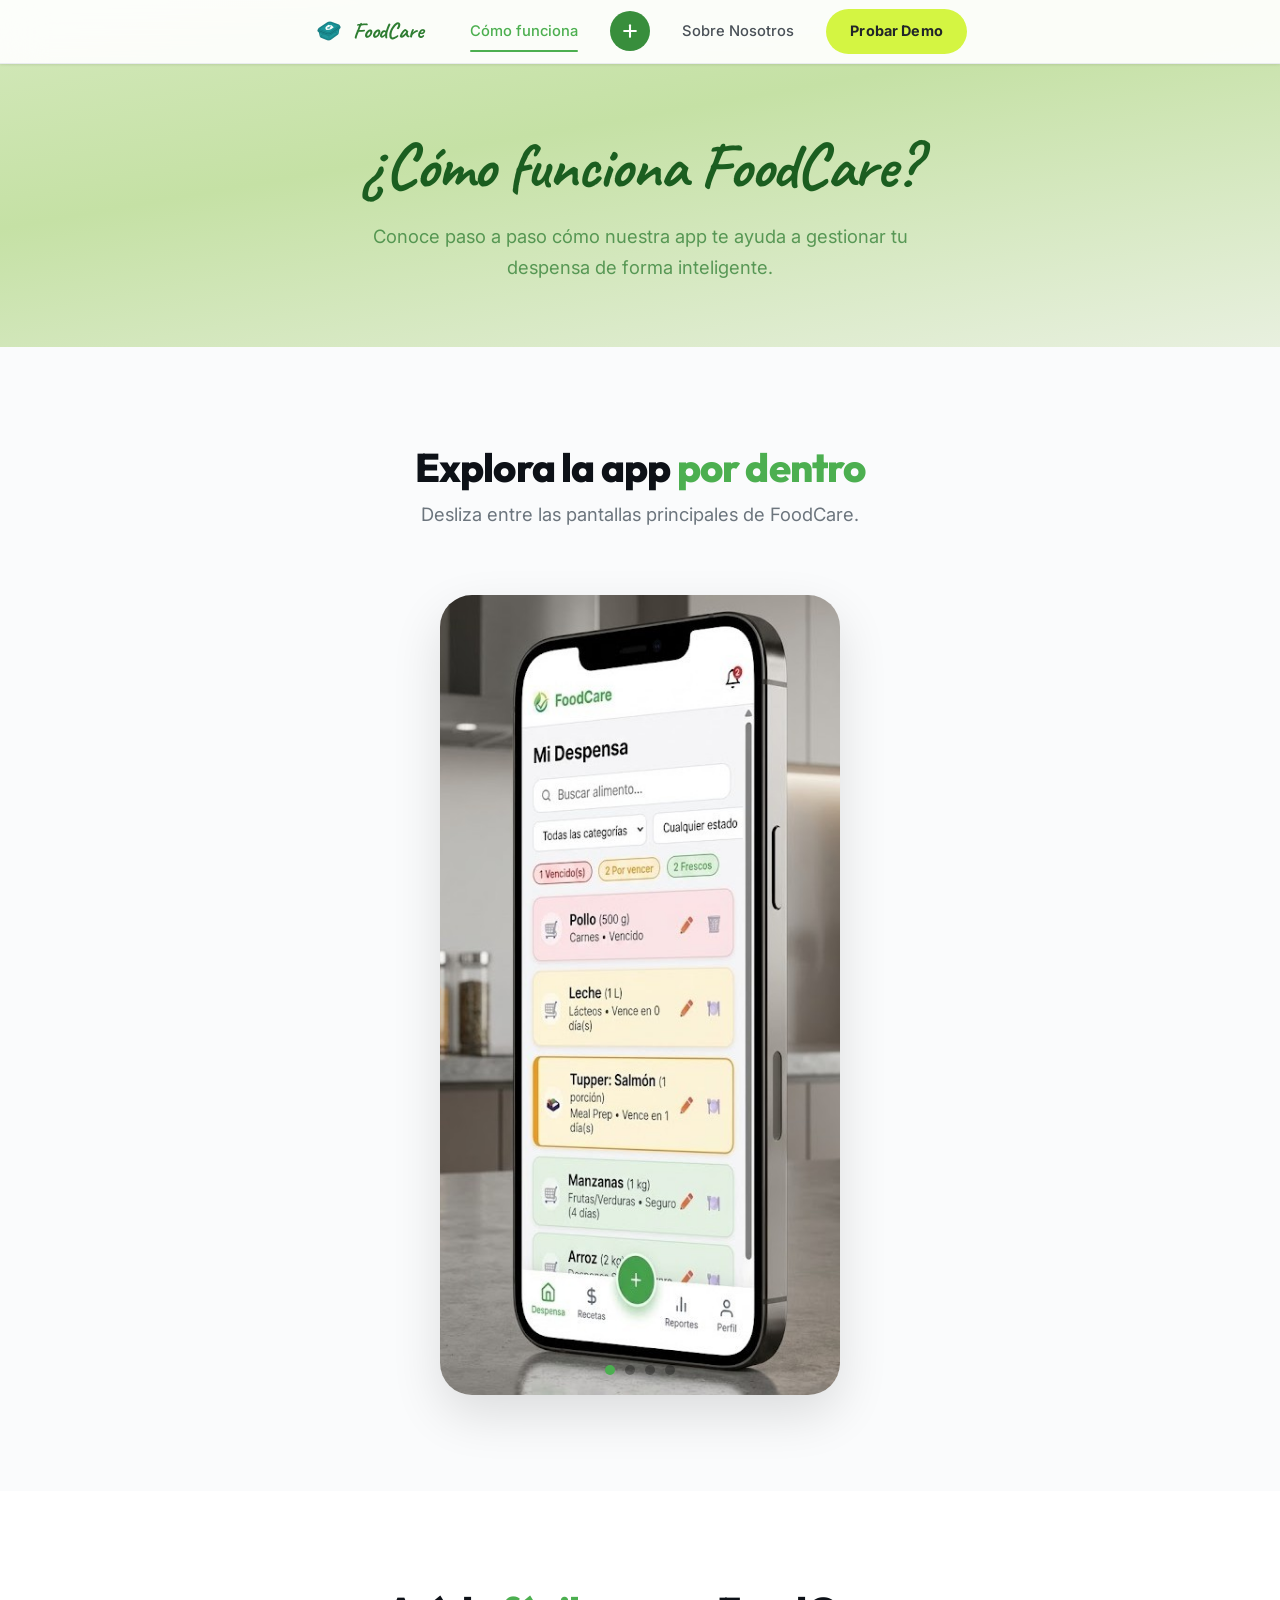
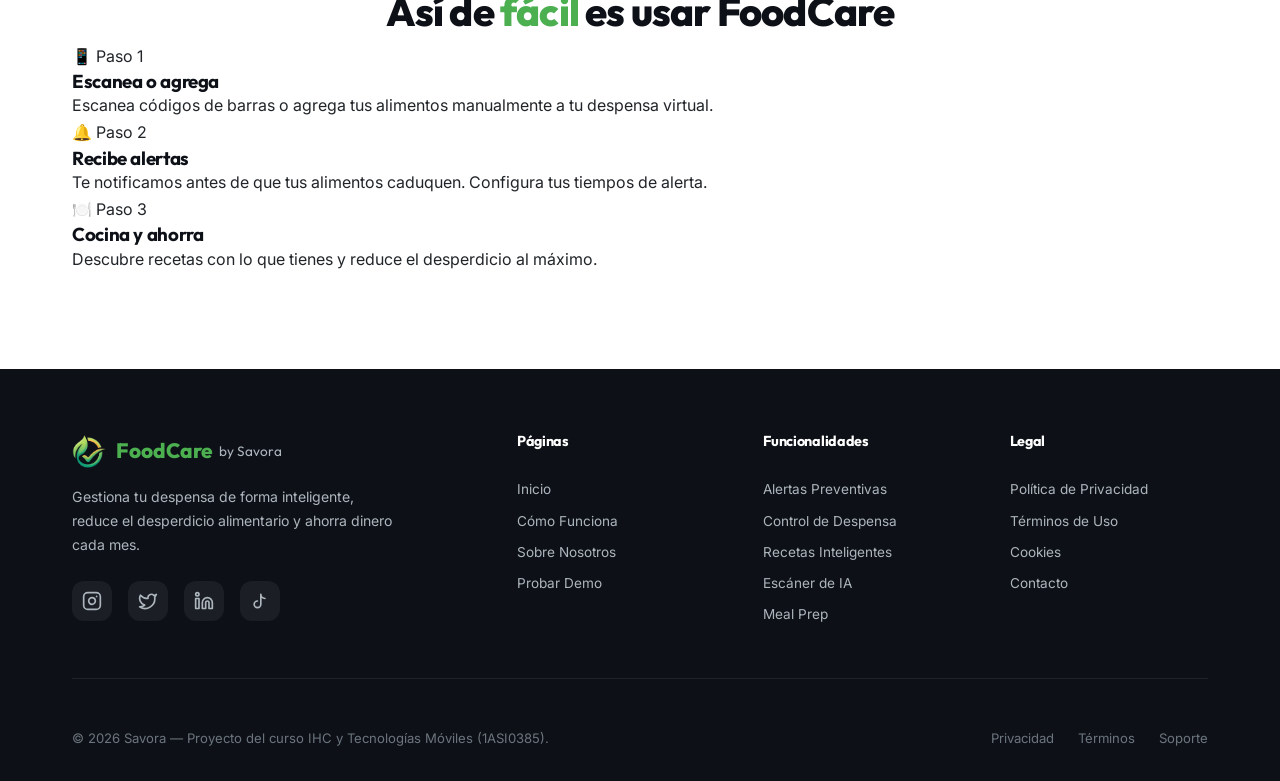
==== como-funciona.html @ e7c8ad51 "feat: rediseño integral de landing page con splash hero y modularización de vistas" ====
<!DOCTYPE html>
<html lang="es">
<head>
  <meta charset="UTF-8">
  <meta name="viewport" content="width=device-width, initial-scale=1.0">
  <title>Cómo Funciona — FoodCare by Savora</title>
  <meta name="description" content="Descubre paso a paso cómo FoodCare te ayuda a gestionar tu despensa, recibir alertas y cocinar recetas inteligentes.">
  <link rel="icon" type="image/x-icon" href="favicon.ico">
  <link rel="icon" type="image/png" href="assets/images/foodcare_logo.png">
  <link rel="stylesheet" href="assets/styles/styles.css">
</head>
<body>

  <!-- ========== HEADER ========== -->
  <header class="site-header" id="site-header">
    <div class="container">
      <nav class="site-nav">
        <a href="index.html" class="site-nav__brand">
          <img src="favicon.ico" alt="FoodCare" class="site-nav__logo-img">
          <span class="site-nav__brand-text">FoodCare</span>
        </a>
        <div class="site-nav__links">
          <a href="como-funciona.html" class="site-nav__link active">Cómo funciona</a>
          <a href="index.html" class="site-nav__plus-icon">
            <svg viewBox="0 0 24 24" fill="none" stroke="currentColor" stroke-width="2.5" stroke-linecap="round">
              <line x1="12" y1="5" x2="12" y2="19"/>
              <line x1="5" y1="12" x2="19" y2="12"/>
            </svg>
          </a>
          <a href="sobre-nosotros.html" class="site-nav__link">Sobre Nosotros</a>
          <a href="demo.html" class="site-nav__link site-nav__link--cta">Probar Demo</a>
        </div>
        <button class="site-nav__mobile-toggle" id="mobile-toggle" aria-label="Menú">
          <span></span><span></span><span></span>
        </button>
      </nav>
    </div>
  </header>

  <!-- ========== PAGE HERO ========== -->
  <section class="page-hero">
    <div class="container">
      <h1 class="page-hero__title">¿Cómo funciona FoodCare?</h1>
      <p class="page-hero__subtitle">Conoce paso a paso cómo nuestra app te ayuda a gestionar tu despensa de forma inteligente.</p>
    </div>
  </section>

  <!-- ========== PHONE MOCKUP CAROUSEL ========== -->
  <section class="carousel-showcase section-padding">
    <div class="container">
      <h2 class="section-title reveal">Explora la app <span class="highlight">por dentro</span></h2>
      <p class="section-subtitle reveal reveal-delay-1">Desliza entre las pantallas principales de FoodCare.</p>
      <div class="carousel-showcase__phone">
        <div class="hero-carousel" id="hero-carousel">
          <div class="carousel-slides">
            <img src="assets/images/savora_pantry_mockup.jpg" class="carousel-slide active" alt="Despensa Inteligente">
            <img src="assets/images/savora_recipes_mockup.jpg" class="carousel-slide" alt="IA Recetas">
            <img src="assets/images/savora_reports_mockup.jpg" class="carousel-slide" alt="Reportes y Ahorro">
            <img src="assets/images/savora_profile_mockup.jpg" class="carousel-slide" alt="Perfil">
          </div>
          <div class="carousel-dots" id="carousel-dots">
            <span class="dot active" data-index="0"></span>
            <span class="dot" data-index="1"></span>
            <span class="dot" data-index="2"></span>
            <span class="dot" data-index="3"></span>
          </div>
        </div>
      </div>
    </div>
  </section>

  <!-- ========== STEPS SECTION ========== -->
  <section class="steps-section section-padding">
    <div class="container">
      <h2 class="section-title reveal">Así de <span class="highlight">fácil</span> es usar FoodCare</h2>
      <div class="steps-section__grid">
        <div class="steps-section__card reveal">
          <span class="steps-section__icon">📱</span>
          <span class="steps-section__number">Paso 1</span>
          <h3 class="steps-section__title">Escanea o agrega</h3>
          <p class="steps-section__description">Escanea códigos de barras o agrega tus alimentos manualmente a tu despensa virtual.</p>
        </div>
        <div class="steps-section__card reveal reveal-delay-1">
          <span class="steps-section__icon">🔔</span>
          <span class="steps-section__number">Paso 2</span>
          <h3 class="steps-section__title">Recibe alertas</h3>
          <p class="steps-section__description">Te notificamos antes de que tus alimentos caduquen. Configura tus tiempos de alerta.</p>
        </div>
        <div class="steps-section__card reveal reveal-delay-2">
          <span class="steps-section__icon">🍽️</span>
          <span class="steps-section__number">Paso 3</span>
          <h3 class="steps-section__title">Cocina y ahorra</h3>
          <p class="steps-section__description">Descubre recetas con lo que tienes y reduce el desperdicio al máximo.</p>
        </div>
      </div>
    </div>
  </section>

  <!-- ========== FOOTER ========== -->
  <footer class="footer" id="footer">
    <div class="container">
      <div class="footer-grid">
        <div class="footer-brand">
          <a href="index.html" class="logo">
            <div class="logo-icon"><img src="assets/images/foodcare_logo.png" alt="FoodCare Logo"></div>
            FoodCare <span>by Savora</span>
          </a>
          <p>Gestiona tu despensa de forma inteligente, reduce el desperdicio alimentario y ahorra dinero cada mes.</p>
          <div class="footer-social">
            <a href="https://www.instagram.com/allx_torress" target="_blank" rel="noopener noreferrer" class="social-link" aria-label="Instagram"><svg xmlns="http://www.w3.org/2000/svg" width="20" height="20" viewBox="0 0 24 24" fill="none" stroke="currentColor" stroke-width="2" stroke-linecap="round" stroke-linejoin="round"><rect x="2" y="2" width="20" height="20" rx="5" ry="5"></rect><path d="M16 11.37A4 4 0 1 1 12.63 8 4 4 0 0 1 16 11.37z"></path><line x1="17.5" y1="6.5" x2="17.51" y2="6.5"></line></svg></a>
            <a href="https://github.com/YhoCZ/FoodCare" target="_blank" rel="noopener noreferrer" class="social-link" aria-label="GitHub"><svg xmlns="http://www.w3.org/2000/svg" width="20" height="20" viewBox="0 0 24 24" fill="none" stroke="currentColor" stroke-width="2" stroke-linecap="round" stroke-linejoin="round"><path d="M22 4s-.7 2.1-2 3.4c1.6 10-9.4 17.3-18 11.6 2.2.1 4.4-.6 6-2C3 15.5.5 9.6 3 5c2.2 2.6 5.6 4.1 9 4-.9-4.2 4-6.6 7-3.8 1.1 0 3-1.2 3-1.2z"></path></svg></a>
            <a href="https://www.linkedin.com/in/yhoshuacz" target="_blank" rel="noopener noreferrer" class="social-link" aria-label="LinkedIn"><svg xmlns="http://www.w3.org/2000/svg" width="20" height="20" viewBox="0 0 24 24" fill="none" stroke="currentColor" stroke-width="2" stroke-linecap="round" stroke-linejoin="round"><path d="M16 8a6 6 0 0 1 6 6v7h-4v-7a2 2 0 0 0-2-2 2 2 0 0 0-2 2v7h-4v-7a6 6 0 0 1 6-6z"></path><rect x="2" y="9" width="4" height="12"></rect><circle cx="4" cy="4" r="2"></circle></svg></a>
            <a href="https://www.tiktok.com/@alx_torres13" target="_blank" rel="noopener noreferrer" class="social-link" aria-label="TikTok"><svg xmlns="http://www.w3.org/2000/svg" width="20" height="20" viewBox="0 0 24 24" fill="none" stroke="currentColor" stroke-width="2" stroke-linecap="round" stroke-linejoin="round"><path d="M9 12a4 4 0 1 0 4 4V4a5 5 0 0 0 5 5"></path></svg></a>
          </div>
        </div>
        <div class="footer-column">
          <h4>Páginas</h4>
          <a href="index.html">Inicio</a>
          <a href="como-funciona.html">Cómo Funciona</a>
          <a href="sobre-nosotros.html">Sobre Nosotros</a>
          <a href="demo.html">Probar Demo</a>
        </div>
        <div class="footer-column">
          <h4>Funcionalidades</h4>
          <a href="index.html#beneficios">Alertas Preventivas</a>
          <a href="index.html#beneficios">Control de Despensa</a>
          <a href="index.html#beneficios">Recetas Inteligentes</a>
          <a href="index.html#beneficios">Escáner de IA</a>
          <a href="index.html#beneficios">Meal Prep</a>
        </div>
        <div class="footer-column">
          <h4>Legal</h4>
          <a href="#">Política de Privacidad</a>
          <a href="#">Términos de Uso</a>
          <a href="#">Cookies</a>
          <a href="#">Contacto</a>
        </div>
      </div>
      <div class="footer-bottom">
        <p>© 2026 Savora — Proyecto del curso IHC y Tecnologías Móviles (1ASI0385).</p>
        <div class="footer-legal">
          <a href="#">Privacidad</a>
          <a href="#">Términos</a>
          <a href="#">Soporte</a>
        </div>
      </div>
    </div>
  </footer>

  <script src="assets/scripts/script.js"></script>
</body>
</html>
---- assets/styles/styles.css ----
/* ============================================
   FOODCARE by SAVORA — Landing Page Styles
   Redesigned: Splash Hero, Animated Nav, Multi-page
   ============================================ */

/* ---------- Google Fonts ---------- */
@import url('https://fonts.googleapis.com/css2?family=Inter:wght@300;400;500;600;700;800;900&family=Outfit:wght@400;500;600;700;800&family=Caveat:wght@400;500;600;700&display=swap');

/* ---------- CSS Custom Properties ---------- */
:root {
  /* Primary Greens — Action Green per IHC spec */
  --green-50:  #e8f5e9;
  --green-100: #c8e6c9;
  --green-200: #a5d6a7;
  --green-300: #81c784;
  --green-400: #66bb6a;
  --green-500: #4CAF50;
  --green-600: #43A047;
  --green-700: #388E3C;
  --green-800: #2E7D32;
  --green-900: #1B5E20;

  /* Amber / Orange Alerts */
  --amber-50:  #fff8e1;
  --amber-100: #ffecb3;
  --amber-200: #ffe082;
  --amber-300: #ffd54f;
  --amber-400: #ffca28;
  --amber-500: #F5A623;
  --amber-600: #e8961b;
  --amber-700: #d4800f;
  --amber-800: #b86e0a;

  /* Red / Danger */
  --red-400: #ef5350;
  --red-500: #e53935;

  /* Segment Colors */
  --segment-blue:    #2196F3;
  --segment-blue-bg: #e3f2fd;
  --segment-blue-border: #90caf9;
  --segment-green:    #4CAF50;
  --segment-green-bg: #e8f5e9;
  --segment-green-border: #a5d6a7;
  --segment-purple:    #9C27B0;
  --segment-purple-bg: #f3e5f5;
  --segment-purple-border: #ce93d8;

  /* Neutrals */
  --white:     #ffffff;
  --gray-50:   #fafbfc;
  --gray-100:  #f4f6f8;
  --gray-200:  #e9ecef;
  --gray-300:  #dee2e6;
  --gray-400:  #adb5bd;
  --gray-500:  #6c757d;
  --gray-600:  #495057;
  --gray-700:  #343a40;
  --gray-800:  #212529;
  --gray-900:  #0d1117;

  /* Semantic */
  --bg-primary:    var(--white);
  --bg-secondary:  var(--gray-50);
  --bg-accent:     var(--green-50);
  --text-primary:  var(--gray-800);
  --text-secondary: var(--gray-500);
  --text-heading:  var(--gray-900);
  --brand-primary: var(--green-500);
  --brand-dark:    var(--green-700);
  --brand-light:   var(--green-100);

  /* Typography */
  --font-heading: 'Outfit', sans-serif;
  --font-body:    'Inter', sans-serif;
  --font-handwritten: 'Caveat', cursive;

  /* Spacing */
  --space-xs:  0.25rem;
  --space-sm:  0.5rem;
  --space-md:  1rem;
  --space-lg:  1.5rem;
  --space-xl:  2rem;
  --space-2xl: 3rem;
  --space-3xl: 4rem;
  --space-4xl: 6rem;

  /* Border Radius */
  --radius-sm:  8px;
  --radius-md:  12px;
  --radius-lg:  16px;
  --radius-xl:  24px;
  --radius-2xl: 32px;
  --radius-full: 9999px;

  /* Shadows */
  --shadow-sm:  0 1px 3px rgba(0,0,0,0.06), 0 1px 2px rgba(0,0,0,0.04);
  --shadow-md:  0 4px 12px rgba(0,0,0,0.08);
  --shadow-lg:  0 10px 30px rgba(0,0,0,0.10);
  --shadow-xl:  0 20px 50px rgba(0,0,0,0.12);
  --shadow-green: 0 8px 30px rgba(76,175,80,0.25);
  --shadow-amber: 0 8px 30px rgba(245,166,35,0.25);

  /* Transitions */
  --transition-fast: 0.2s cubic-bezier(0.4, 0, 0.2, 1);
  --transition-base: 0.3s cubic-bezier(0.4, 0, 0.2, 1);
  --transition-slow: 0.5s cubic-bezier(0.4, 0, 0.2, 1);

  /* Layout — 12-column grid */
  --max-width: 1200px;
  --header-height: 64px;
  --grid-columns: 12;
  --grid-gap: 24px;
}

/* ---------- Reset & Base ---------- */
*,
*::before,
*::after {
  margin: 0;
  padding: 0;
  box-sizing: border-box;
}

html {
  scroll-behavior: smooth;
  font-size: 16px;
  -webkit-font-smoothing: antialiased;
  -moz-osx-font-smoothing: grayscale;
}

body {
  font-family: var(--font-body);
  color: var(--text-primary);
  background: var(--bg-primary);
  line-height: 1.7;
  overflow-x: hidden;
}

img {
  max-width: 100%;
  display: block;
}

a {
  text-decoration: none;
  color: inherit;
  transition: color var(--transition-fast);
}

ul {
  list-style: none;
}

h1, h2, h3, h4, h5, h6 {
  font-family: var(--font-heading);
  color: var(--text-heading);
  line-height: 1.2;
  letter-spacing: -0.02em;
}

/* ---------- 12-Column Grid System ---------- */
.container {
  max-width: var(--max-width);
  margin: 0 auto;
  padding: 0 var(--space-xl);
}

.grid-12 {
  display: grid;
  grid-template-columns: repeat(12, 1fr);
  gap: var(--grid-gap);
}

.col-span-6 { grid-column: span 6; }
.col-span-4 { grid-column: span 4; }
.col-span-3 { grid-column: span 3; }
.col-span-12 { grid-column: span 12; }

.section-padding {
  padding: var(--space-4xl) 0;
}

.section-title {
  font-size: clamp(1.8rem, 4vw, 2.5rem);
  font-weight: 800;
  text-align: center;
  margin-bottom: var(--space-sm);
}

.section-subtitle {
  font-size: clamp(1rem, 2vw, 1.15rem);
  color: var(--text-secondary);
  text-align: center;
  max-width: 600px;
  margin: 0 auto var(--space-3xl);
  font-weight: 400;
}

.highlight {
  color: var(--brand-primary);
}

/* ---------- Buttons — #4CAF50 Primary ---------- */
.btn {
  display: inline-flex;
  align-items: center;
  gap: var(--space-sm);
  padding: 14px 28px;
  font-family: var(--font-body);
  font-size: 0.95rem;
  font-weight: 600;
  border: none;
  border-radius: var(--radius-full);
  cursor: pointer;
  transition: all var(--transition-base);
  text-decoration: none;
  position: relative;
  overflow: hidden;
}

.btn::after {
  content: '';
  position: absolute;
  top: 50%;
  left: 50%;
  width: 0;
  height: 0;
  background: rgba(255,255,255,0.15);
  border-radius: 50%;
  transform: translate(-50%,-50%);
  transition: width 0.6s, height 0.6s;
}

.btn:hover::after {
  width: 300px;
  height: 300px;
}

.btn-primary {
  background: #4CAF50;
  color: var(--white);
  box-shadow: var(--shadow-green);
}

.btn-primary:hover {
  background: #43A047;
  transform: translateY(-2px);
  box-shadow: 0 12px 35px rgba(76,175,80,0.35);
}

.btn-secondary {
  background: var(--white);
  color: #4CAF50;
  border: 2px solid var(--green-200);
}

.btn-secondary:hover {
  background: var(--green-50);
  border-color: #4CAF50;
  transform: translateY(-2px);
}

.btn-dark {
  background: var(--gray-800);
  color: var(--white);
}

.btn-dark:hover {
  background: var(--gray-900);
  transform: translateY(-2px);
  box-shadow: var(--shadow-lg);
}

.btn-icon {
  width: 20px;
  height: 20px;
}

/* ============================================
   SITE NAVIGATION — Shared across all pages
   ============================================ */
.site-header {
  position: fixed;
  top: 0;
  left: 0;
  right: 0;
  height: var(--header-height);
  z-index: 1000;
  background: rgba(255,255,255,0.92);
  backdrop-filter: blur(20px);
  -webkit-backdrop-filter: blur(20px);
  border-bottom: 1px solid var(--gray-200);
  box-shadow: var(--shadow-sm);
  transition: transform 0.4s ease, opacity 0.4s ease;
}

/* On index.html, the header is hidden until scroll */
body.is-index .site-header {
  transform: translateY(-100%);
  opacity: 0;
}

body.is-index .site-header.visible {
  transform: translateY(0);
  opacity: 1;
}

.site-header .container {
  height: 100%;
}

.site-nav {
  display: flex;
  align-items: center;
  justify-content: center;
  gap: var(--space-2xl);
  height: 100%;
  position: relative;
}

.site-nav__brand {
  display: flex;
  align-items: center;
  gap: var(--space-sm);
  text-decoration: none;
  flex-shrink: 0;
}

.site-nav__logo-img {
  width: 32px;
  height: 32px;
  border-radius: var(--radius-sm);
  object-fit: contain;
}

.site-nav__brand-text {
  font-family: var(--font-handwritten);
  font-size: 1.4rem;
  font-weight: 700;
  color: var(--green-800);
  letter-spacing: -0.01em;
}

.site-nav__links {
  display: flex;
  align-items: center;
  gap: var(--space-xl);
}

.site-nav__link {
  font-size: 0.92rem;
  font-weight: 500;
  color: var(--gray-600);
  padding: 6px 0;
  position: relative;
  transition: color var(--transition-fast);
}

.site-nav__link::after {
  content: '';
  position: absolute;
  bottom: -2px;
  left: 0;
  width: 0;
  height: 2px;
  background: var(--brand-primary);
  border-radius: 2px;
  transition: width var(--transition-base);
}

.site-nav__link:hover,
.site-nav__link.active {
  color: var(--brand-primary);
}

.site-nav__link:hover::after,
.site-nav__link.active::after {
  width: 100%;
}

.site-nav__link--cta {
  background: #d4f542;
  color: var(--gray-800) !important;
  padding: 10px 24px;
  border-radius: var(--radius-full);
  font-weight: 700;
  font-size: 0.9rem;
  letter-spacing: 0.01em;
  transition: all var(--transition-base);
}

.site-nav__link--cta::after {
  display: none;
}

.site-nav__link--cta:hover {
  background: #c8e838;
  transform: translateY(-1px);
  box-shadow: 0 4px 12px rgba(212,245,66,0.4);
}

.site-nav__plus-icon {
  width: 40px;
  height: 40px;
  border-radius: 50%;
  background: var(--green-700);
  display: flex;
  align-items: center;
  justify-content: center;
  flex-shrink: 0;
  transition: all var(--transition-base);
}

.site-nav__plus-icon svg {
  width: 20px;
  height: 20px;
  stroke: var(--white);
}

.site-nav__plus-icon:hover {
  background: var(--green-800);
  transform: scale(1.05);
}

.site-nav__mobile-toggle {
  display: none;
  flex-direction: column;
  gap: 5px;
  cursor: pointer;
  padding: 5px;
  background: none;
  border: none;
}

.site-nav__mobile-toggle span {
  width: 24px;
  height: 2px;
  background: var(--gray-700);
  border-radius: 2px;
  transition: all var(--transition-base);
}

/* ============================================
   SPLASH HERO — Full-screen landing (index only)
   ============================================ */
.splash-hero {
  position: relative;
  min-height: 100vh;
  background: #c5e1a5;
  background: linear-gradient(170deg, #d4e9bc 0%, #c5e1a5 40%, #b5d99c 100%);
  display: flex;
  flex-direction: column;
  overflow: hidden;
}

.splash-hero__content {
  flex: 1;
  display: flex;
  align-items: center;
  justify-content: space-between;
  max-width: var(--max-width);
  margin: 0 auto;
  padding: var(--space-3xl) var(--space-xl) 0;
  width: 100%;
  position: relative;
  z-index: 2;
}

.splash-hero__text {
  max-width: 520px;
  animation: fadeInUp 0.8s ease-out 0.2s both;
}

.splash-hero__title {
  display: flex;
  align-items: center;
  gap: var(--space-lg);
  margin-bottom: var(--space-xl);
}

.splash-hero__title-text {
  font-family: var(--font-handwritten);
  font-size: clamp(3.5rem, 8vw, 5.5rem);
  font-weight: 700;
  color: var(--green-900);
  line-height: 1;
}

.splash-hero__title-icon {
  width: clamp(60px, 10vw, 90px);
  height: clamp(60px, 10vw, 90px);
  object-fit: contain;
}

.splash-hero__subtitle {
  font-size: clamp(1.1rem, 2.5vw, 1.4rem);
  color: var(--green-900);
  opacity: 0.8;
  line-height: 1.6;
  margin-bottom: var(--space-2xl);
  max-width: 420px;
}

.splash-hero__buttons {
  display: flex;
  gap: var(--space-md);
  flex-wrap: wrap;
}

/* Store badges (App Store / Google Play) */
.store-badge {
  display: inline-flex;
  align-items: center;
  gap: 10px;
  background: var(--gray-900);
  color: var(--white);
  padding: 10px 20px;
  border-radius: var(--radius-md);
  text-decoration: none;
  transition: all var(--transition-base);
  min-width: 155px;
}

.store-badge:hover {
  background: #000;
  transform: translateY(-2px);
  box-shadow: var(--shadow-lg);
}

.store-badge__icon {
  width: 24px;
  height: 24px;
  flex-shrink: 0;
}

.store-badge__label {
  display: block;
  font-size: 0.6rem;
  text-transform: uppercase;
  letter-spacing: 0.05em;
  opacity: 0.8;
  line-height: 1;
}

.store-badge__store {
  display: block;
  font-size: 1.05rem;
  font-weight: 700;
  line-height: 1.2;
}

/* Phone mockup in hero */
.splash-hero__phone {
  position: relative;
  flex-shrink: 0;
  align-self: flex-end;
  animation: fadeInRight 0.8s ease-out 0.4s both;
}

.splash-hero__phone-img {
  width: clamp(280px, 35vw, 420px);
  height: auto;
  object-fit: contain;
  display: block;
}

/* Nav container at bottom of hero */
.splash-hero__nav-container {
  position: relative;
  z-index: 10;
  padding: var(--space-lg) var(--space-xl);
  display: flex;
  justify-content: center;
  background: linear-gradient(to top, rgba(220,230,210,0.9) 0%, transparent 100%);
}

.splash-hero__nav-container .site-nav {
  background: rgba(255,255,255,0.92);
  backdrop-filter: blur(16px);
  -webkit-backdrop-filter: blur(16px);
  border-radius: var(--radius-full);
  padding: 10px 32px;
  box-shadow: 0 4px 24px rgba(0,0,0,0.08);
  gap: var(--space-xl);
  max-width: 700px;
  width: 100%;
}

/* Hide splash nav when header takes over */
.splash-hero__nav-container.hidden {
  opacity: 0;
  pointer-events: none;
}

/* ============================================
   PAGE HERO — For subpages (Como Funciona, Sobre Nosotros)
   ============================================ */
.page-hero {
  padding: calc(var(--header-height) + var(--space-3xl)) 0 var(--space-3xl);
  background: linear-gradient(170deg, #d4e9bc 0%, #c5e1a5 40%, #e8f0df 100%);
  text-align: center;
}

.page-hero__title {
  font-family: var(--font-handwritten);
  font-size: clamp(2.5rem, 6vw, 4rem);
  font-weight: 700;
  color: var(--green-900);
  margin-bottom: var(--space-md);
}

.page-hero__subtitle {
  font-size: clamp(1rem, 2vw, 1.15rem);
  color: var(--green-800);
  opacity: 0.75;
  max-width: 550px;
  margin: 0 auto;
  line-height: 1.7;
}

/* ============================================
   ¿QUÉ HACEMOS? — Paper note card section
   ============================================ */
.que-hacemos {
  position: relative;
}

.que-hacemos__bg-cream {
  background: #e8e0d4;
  padding: var(--space-4xl) 0 calc(var(--space-4xl) + 60px);
  display: flex;
  align-items: center;
  justify-content: center;
  position: relative;
  z-index: 2;
}

.que-hacemos__card {
  max-width: 560px;
  margin: 0 auto;
  background: #e8d5c4;
  padding: var(--space-3xl) var(--space-2xl);
  position: relative;
  text-align: center;
  /* Torn paper effect via clip-path */
  clip-path: polygon(
    0% 2%, 3% 0%, 8% 3%, 12% 1%, 18% 2%, 22% 0%, 28% 3%, 35% 1%, 40% 2%, 45% 0%, 52% 3%, 58% 1%, 63% 2%, 68% 0%, 73% 3%, 78% 1%, 83% 2%, 88% 0%, 93% 3%, 97% 1%, 100% 2%,
    100% 97%, 97% 100%, 93% 97%, 88% 100%, 83% 97%, 78% 100%, 73% 97%, 68% 100%, 63% 97%, 58% 100%, 52% 97%, 45% 100%, 40% 97%, 35% 100%, 28% 97%, 22% 100%, 18% 97%, 12% 100%, 8% 97%, 3% 100%, 0% 97%
  );
  box-shadow: 0 8px 32px rgba(0,0,0,0.12);
}

.que-hacemos__tape {
  position: absolute;
  top: -14px;
  left: 50%;
  transform: translateX(-50%) rotate(-2deg);
  width: 120px;
  height: 36px;
  background: #c4a882;
  opacity: 0.85;
  border-radius: 2px;
  z-index: 5;
}

.que-hacemos__title {
  font-family: var(--font-handwritten);
  font-size: clamp(2.5rem, 6vw, 4rem);
  font-weight: 700;
  color: var(--green-900);
  margin-bottom: var(--space-lg);
  line-height: 1.1;
}

.que-hacemos__text {
  font-size: clamp(0.95rem, 2vw, 1.1rem);
  color: var(--gray-700);
  line-height: 1.7;
  max-width: 440px;
  margin: 0 auto;
}

.que-hacemos__bg-teal {
  background: #2a6367;
  background-image: url('../../assets/images/teal-texture-bg.png');
  background-size: cover;
  background-position: center;
  height: 200px;
  margin-top: -60px;
  position: relative;
  z-index: 1;
}

/* ============================================
   APPS MARQUEE — Infinite Scrolling
   ============================================ */
.apps-marquee {
  background: var(--bg-secondary);
  padding: var(--space-2xl) 0;
  border-top: 1px solid var(--gray-200);
  border-bottom: 1px solid var(--gray-200);
  text-align: center;
}

.apps-marquee .marquee-title {
  font-size: clamp(1.4rem, 3vw, 2rem);
  font-weight: 700;
  color: var(--text-heading);
  margin-bottom: var(--space-xl);
}

.marquee-wrapper {
  overflow: hidden;
  width: 100%;
  position: relative;
  mask-image: linear-gradient(to right, transparent, black 10%, black 90%, transparent);
  -webkit-mask-image: linear-gradient(to right, transparent, black 10%, black 90%, transparent);
  user-select: none;
}

.marquee-container {
  display: inline-flex;
  width: max-content;
  animation: marquee-scroll 25s linear infinite;
}

.marquee-track {
  display: flex;
  align-items: center;
}

.marquee-track img {
  height: 40px;
  width: auto;
  object-fit: contain;
  flex-shrink: 0;
  display: block;
  margin-right: 4rem;
  opacity: 0.6;
  filter: grayscale(100%);
  transition: opacity var(--transition-fast), filter var(--transition-fast);
  pointer-events: none;
}

.marquee-track img:hover {
  opacity: 1;
  filter: grayscale(0%);
}

@keyframes marquee-scroll {
  0% { transform: translate3d(0, 0, 0); }
  100% { transform: translate3d(-50%, 0, 0); }
}

/* ============================================
   CAROUSEL SHOWCASE — For Como Funciona page
   ============================================ */
.carousel-showcase {
  background: var(--bg-secondary);
}

.carousel-showcase__phone {
  max-width: 400px;
  margin: 0 auto;
}

.hero-carousel {
  width: 100%;
  aspect-ratio: 1/2;
  position: relative;
  border-radius: var(--radius-2xl);
  box-shadow: var(--shadow-xl);
  background: #fff;
  overflow: hidden;
}

.carousel-slides {
  width: 100%;
  height: 100%;
  position: relative;
}

.carousel-slide {
  position: absolute;
  top: 0;
  left: 0;
  width: 100%;
  height: 100%;
  object-fit: cover;
  opacity: 0;
  transition: opacity 0.8s ease-in-out;
}

.carousel-slide.active {
  opacity: 1;
  z-index: 2;
}

.carousel-dots {
  position: absolute;
  bottom: 20px;
  left: 50%;
  transform: translateX(-50%);
  display: flex;
  gap: 10px;
  z-index: 10;
}

.dot {
  width: 10px;
  height: 10px;
  border-radius: 50%;
  background: rgba(0,0,0,0.3);
  cursor: pointer;
  transition: background 0.3s;
}

.dot.active {
  background: var(--brand-primary);
}

/* ============================================
   STEPS SECTION — For Como Funciona page
   ============================================ */
.steps-section {
  padding: var(--space-4xl) 0;
  background: var(--white);
}

.steps-grid {
  display: grid;
  grid-template-columns: repeat(3, 1fr);
  gap: var(--grid-gap);
}

.step-card {
  text-align: center;
  padding: var(--space-2xl);
  border-radius: var(--radius-xl);
  background: var(--bg-secondary);
  border: 1px solid var(--gray-200);
  transition: all var(--transition-base);
  position: relative;
}

.step-card:hover {
  transform: translateY(-6px);
  box-shadow: var(--shadow-lg);
  border-color: var(--green-200);
}

.step-card__number {
  position: absolute;
  top: var(--space-lg);
  right: var(--space-lg);
  width: 32px;
  height: 32px;
  border-radius: 50%;
  background: var(--brand-primary);
  color: var(--white);
  font-family: var(--font-heading);
  font-size: 0.85rem;
  font-weight: 800;
  display: flex;
  align-items: center;
  justify-content: center;
}

.step-card__icon {
  font-size: 2.5rem;
  margin-bottom: var(--space-lg);
}

.step-card h3 {
  font-size: 1.15rem;
  font-weight: 700;
  margin-bottom: var(--space-sm);
}

.step-card p {
  color: var(--text-secondary);
  font-size: 0.92rem;
  line-height: 1.7;
}

/* ============================================
   PRODUCT VIDEO — Placeholder (No Broken iframes)
   ============================================ */
.video-section {
  background: var(--gray-900);
  color: var(--white);
  padding: var(--space-4xl) 0;
  position: relative;
  overflow: hidden;
}

.video-section::before {
  content: '';
  position: absolute;
  top: 0;
  left: 0;
  right: 0;
  bottom: 0;
  background: radial-gradient(ellipse at top center, rgba(76,175,80,0.15) 0%, transparent 60%);
  pointer-events: none;
}

.video-section .section-title {
  color: var(--white);
}

.video-section .section-subtitle {
  color: var(--gray-400);
}

.video-wrapper {
  max-width: 900px;
  margin: 0 auto;
  position: relative;
  border-radius: var(--radius-xl);
  overflow: hidden;
  box-shadow: 0 30px 80px rgba(0,0,0,0.4);
  aspect-ratio: 16 / 9;
  background: var(--gray-800);
}

.video-wrapper iframe {
  width: 100%;
  height: 100%;
  border: none;
}

/* Elegant Video Placeholder */
.video-placeholder {
  width: 100%;
  height: 100%;
  display: flex;
  flex-direction: column;
  align-items: center;
  justify-content: center;
  background: linear-gradient(135deg, #1a2332 0%, #2d3748 50%, #1a2332 100%);
  color: var(--gray-300);
  gap: var(--space-lg);
  position: relative;
  cursor: pointer;
  transition: all var(--transition-base);
}

.video-placeholder::before {
  content: '';
  position: absolute;
  top: 0;
  left: 0;
  right: 0;
  bottom: 0;
  background: radial-gradient(circle at center, rgba(76,175,80,0.08) 0%, transparent 60%);
  pointer-events: none;
}

.video-placeholder:hover {
  background: linear-gradient(135deg, #1e2a3a 0%, #344155 50%, #1e2a3a 100%);
}

.play-btn-wrapper {
  position: relative;
  display: flex;
  align-items: center;
  justify-content: center;
}

.play-btn-ring {
  position: absolute;
  width: 100px;
  height: 100px;
  border-radius: 50%;
  border: 2px solid rgba(76,175,80,0.3);
  animation: ring-pulse 2s ease-in-out infinite;
}

@keyframes ring-pulse {
  0%, 100% { transform: scale(1); opacity: 0.5; }
  50% { transform: scale(1.2); opacity: 0; }
}

.play-btn-large {
  width: 80px;
  height: 80px;
  border-radius: 50%;
  background: #4CAF50;
  display: flex;
  align-items: center;
  justify-content: center;
  cursor: pointer;
  transition: all var(--transition-base);
  box-shadow: var(--shadow-green);
  position: relative;
  z-index: 1;
}

.play-btn-large:hover {
  transform: scale(1.1);
  box-shadow: 0 10px 40px rgba(76,175,80,0.4);
}

.play-btn-large svg {
  width: 32px;
  height: 32px;
  fill: var(--white);
  margin-left: 4px;
}

.video-placeholder-label {
  font-family: var(--font-heading);
  font-weight: 600;
  font-size: 1.1rem;
  color: var(--gray-300);
  letter-spacing: 0.02em;
}

.video-placeholder-sublabel {
  font-size: 0.85rem;
  color: var(--gray-500);
}

/* ============================================
   FEATURES SECTION — 3-Column Grid (F-Pattern)
   ============================================ */
.features {
  background: var(--bg-secondary);
  padding: var(--space-4xl) 0;
  position: relative;
}

.features-grid {
  display: grid;
  grid-template-columns: repeat(3, 1fr);
  gap: var(--grid-gap);
}

.feature-card {
  background: var(--white);
  border-radius: var(--radius-xl);
  padding: var(--space-2xl);
  position: relative;
  overflow: hidden;
  transition: all var(--transition-base);
  border: 1px solid var(--gray-200);
}

.feature-card:hover {
  transform: translateY(-6px);
  box-shadow: var(--shadow-lg);
  border-color: var(--green-200);
}

.feature-card::before {
  content: '';
  position: absolute;
  top: 0;
  left: 0;
  right: 0;
  height: 4px;
  border-radius: var(--radius-xl) var(--radius-xl) 0 0;
}

.feature-card:nth-child(1)::before { background: linear-gradient(90deg, var(--amber-400), var(--amber-500)); }
.feature-card:nth-child(2)::before { background: linear-gradient(90deg, var(--green-400), var(--green-500)); }
.feature-card:nth-child(3)::before { background: linear-gradient(90deg, var(--green-300), var(--amber-400)); }
.feature-card:nth-child(4)::before { background: linear-gradient(90deg, var(--green-500), var(--green-700)); }
.feature-card:nth-child(5)::before { background: linear-gradient(90deg, #2196F3, #42a5f5); }
.feature-card:nth-child(6)::before { background: linear-gradient(90deg, #9C27B0, #ba68c8); }

.feature-icon {
  width: 56px;
  height: 56px;
  border-radius: var(--radius-lg);
  display: flex;
  align-items: center;
  justify-content: center;
  font-size: 1.6rem;
  margin-bottom: var(--space-lg);
}

.feature-card:nth-child(1) .feature-icon { background: var(--amber-50); }
.feature-card:nth-child(2) .feature-icon { background: var(--green-50); }
.feature-card:nth-child(3) .feature-icon { background: linear-gradient(135deg, var(--green-50), var(--amber-50)); }
.feature-card:nth-child(4) .feature-icon { background: var(--green-50); }
.feature-card:nth-child(5) .feature-icon { background: #e3f2fd; }
.feature-card:nth-child(6) .feature-icon { background: #f3e5f5; }

.feature-card h3 {
  font-size: 1.15rem;
  font-weight: 700;
  margin-bottom: var(--space-sm);
}

.feature-card p {
  color: var(--text-secondary);
  font-size: 0.92rem;
  line-height: 1.7;
}

/* Semaforo visual */
.semaforo {
  display: flex;
  gap: var(--space-sm);
  margin-top: var(--space-md);
}

.semaforo-dot {
  width: 14px;
  height: 14px;
  border-radius: 50%;
}

.semaforo-dot.green { background: var(--green-400); }
.semaforo-dot.amber { background: var(--amber-400); }
.semaforo-dot.red { background: var(--red-400); }

/* Feature tag */
.feature-tag {
  display: inline-block;
  padding: 3px 10px;
  border-radius: var(--radius-full);
  font-size: 0.7rem;
  font-weight: 700;
  text-transform: uppercase;
  letter-spacing: 0.05em;
  margin-top: var(--space-md);
}

.feature-tag.tag-new {
  background: #e3f2fd;
  color: #1565c0;
}

.feature-tag.tag-popular {
  background: var(--amber-50);
  color: var(--amber-700);
}

/* ============================================
   IMPACT METRICS SECTION
   ============================================ */
.impact-section {
  padding: var(--space-4xl) 0;
  background: linear-gradient(170deg, var(--green-50) 0%, var(--white) 100%);
}

.impact-grid {
  display: grid;
  grid-template-columns: repeat(3, 1fr);
  gap: var(--grid-gap);
  margin-bottom: var(--space-3xl);
}

.impact-card {
  background: var(--white);
  border-radius: var(--radius-xl);
  padding: var(--space-2xl);
  text-align: center;
  border: 1px solid var(--gray-200);
  transition: all var(--transition-base);
  position: relative;
  overflow: hidden;
}

.impact-card::before {
  content: '';
  position: absolute;
  top: 0;
  left: 0;
  right: 0;
  height: 3px;
  background: linear-gradient(90deg, #4CAF50, #81c784);
}

.impact-card:hover {
  transform: translateY(-6px);
  box-shadow: var(--shadow-lg);
  border-color: var(--green-200);
}

.impact-icon {
  width: 64px;
  height: 64px;
  border-radius: 50%;
  margin: 0 auto var(--space-lg);
  display: flex;
  align-items: center;
  justify-content: center;
  font-size: 1.8rem;
  background: var(--green-50);
}

.impact-card:nth-child(2) .impact-icon { background: var(--amber-50); }
.impact-card:nth-child(2)::before { background: linear-gradient(90deg, var(--amber-400), var(--amber-500)); }
.impact-card:nth-child(3) .impact-icon { background: #e3f2fd; }
.impact-card:nth-child(3)::before { background: linear-gradient(90deg, #2196F3, #42a5f5); }

.impact-number {
  font-family: var(--font-heading);
  font-size: 2.4rem;
  font-weight: 900;
  color: var(--brand-primary);
  line-height: 1.1;
  margin-bottom: var(--space-xs);
}

.impact-card:nth-child(2) .impact-number { color: var(--amber-600); }
.impact-card:nth-child(3) .impact-number { color: #1976D2; }

.impact-label {
  font-size: 1rem;
  font-weight: 700;
  color: var(--text-heading);
  margin-bottom: var(--space-xs);
}

.impact-desc {
  font-size: 0.85rem;
  color: var(--text-secondary);
  line-height: 1.6;
}

/* ============================================
   SUBSCRIPTION PLANS
   ============================================ */
.plans-grid {
  display: grid;
  grid-template-columns: repeat(3, 1fr);
  gap: var(--grid-gap);
}

.plan-card {
  background: var(--white);
  border-radius: var(--radius-xl);
  padding: var(--space-2xl);
  border: 2px solid var(--gray-200);
  transition: all var(--transition-base);
  text-align: center;
  position: relative;
}

.plan-card:hover {
  transform: translateY(-6px);
  box-shadow: var(--shadow-lg);
}

.plan-card.plan-featured {
  border-color: #4CAF50;
  box-shadow: var(--shadow-green);
}

.plan-card.plan-featured:hover {
  box-shadow: 0 15px 45px rgba(76,175,80,0.3);
}

.plan-badge {
  position: absolute;
  top: -12px;
  left: 50%;
  transform: translateX(-50%);
  background: #4CAF50;
  color: var(--white);
  padding: 4px 16px;
  border-radius: var(--radius-full);
  font-size: 0.72rem;
  font-weight: 700;
  text-transform: uppercase;
  letter-spacing: 0.05em;
}

.plan-icon {
  font-size: 2rem;
  margin-bottom: var(--space-md);
}

.plan-name {
  font-family: var(--font-heading);
  font-size: 1.3rem;
  font-weight: 800;
  margin-bottom: var(--space-xs);
}

.plan-price {
  font-family: var(--font-heading);
  font-size: 2rem;
  font-weight: 900;
  color: var(--brand-primary);
  margin-bottom: var(--space-xs);
}

.plan-price span {
  font-size: 0.9rem;
  font-weight: 400;
  color: var(--text-secondary);
}

.plan-desc {
  font-size: 0.85rem;
  color: var(--text-secondary);
  margin-bottom: var(--space-xl);
}

.plan-features {
  list-style: none;
  text-align: left;
  margin-bottom: var(--space-xl);
}

.plan-features li {
  padding: 6px 0;
  font-size: 0.88rem;
  color: var(--text-primary);
  display: flex;
  align-items: center;
  gap: var(--space-sm);
}

.plan-features li::before {
  content: '✓';
  color: #4CAF50;
  font-weight: 700;
  font-size: 0.9rem;
  flex-shrink: 0;
}

.plan-features li.disabled {
  color: var(--gray-400);
  text-decoration: line-through;
}

.plan-features li.disabled::before {
  content: '✗';
  color: var(--gray-300);
}

.plan-card .btn {
  width: 100%;
  justify-content: center;
}

/* ============================================
   AUDIENCE / PARA QUIÉN ES — 3x 4-col Cards
   ============================================ */
.audience {
  padding: var(--space-4xl) 0;
  background: var(--white);
}

.audience-grid {
  display: grid;
  grid-template-columns: repeat(3, 1fr);
  gap: var(--grid-gap);
}

.audience-card {
  border-radius: var(--radius-xl);
  overflow: hidden;
  background: var(--white);
  transition: all var(--transition-base);
  position: relative;
}

.audience-card:hover {
  transform: translateY(-8px);
  box-shadow: var(--shadow-xl);
}

/* Segment-specific colors */
.audience-card.segment-blue {
  border: 2px solid var(--segment-blue-border);
}
.audience-card.segment-blue:hover {
  box-shadow: 0 20px 50px rgba(33,150,243,0.15);
  border-color: var(--segment-blue);
}

.audience-card.segment-green {
  border: 2px solid var(--segment-green-border);
}
.audience-card.segment-green:hover {
  box-shadow: 0 20px 50px rgba(76,175,80,0.15);
  border-color: var(--segment-green);
}

.audience-card.segment-purple {
  border: 2px solid var(--segment-purple-border);
}
.audience-card.segment-purple:hover {
  box-shadow: 0 20px 50px rgba(156,39,176,0.15);
  border-color: var(--segment-purple);
}

.audience-img {
  width: 100%;
  height: 220px;
  object-fit: cover;
  transition: transform var(--transition-slow);
}

.audience-card:hover .audience-img {
  transform: scale(1.05);
}

.audience-img-wrapper {
  overflow: hidden;
  position: relative;
}

.audience-tag {
  position: absolute;
  top: var(--space-md);
  left: var(--space-md);
  background: var(--white);
  padding: 6px 14px;
  border-radius: var(--radius-full);
  font-size: 0.75rem;
  font-weight: 700;
  text-transform: uppercase;
  letter-spacing: 0.05em;
  box-shadow: var(--shadow-md);
}

.segment-blue .audience-tag { color: var(--segment-blue); }
.segment-green .audience-tag { color: var(--segment-green); }
.segment-purple .audience-tag { color: var(--segment-purple); }

.audience-body {
  padding: var(--space-xl) var(--space-lg);
}

.audience-body h3 {
  font-size: 1.2rem;
  font-weight: 700;
  margin-bottom: var(--space-sm);
}

.segment-blue .audience-body h3 { color: var(--segment-blue); }
.segment-green .audience-body h3 { color: var(--segment-green); }
.segment-purple .audience-body h3 { color: var(--segment-purple); }

.audience-body p {
  color: var(--text-secondary);
  font-size: 0.92rem;
  line-height: 1.7;
}

/* ============================================
   TESTIMONIALS — 3-column F-Pattern
   ============================================ */
.testimonials {
  background: var(--bg-secondary);
  padding: var(--space-4xl) 0;
}

.testimonials-grid {
  display: grid;
  grid-template-columns: repeat(3, 1fr);
  gap: var(--grid-gap);
}

.testimonial-card {
  background: var(--white);
  border-radius: var(--radius-xl);
  padding: var(--space-2xl);
  border: 1px solid var(--gray-200);
  transition: all var(--transition-base);
  position: relative;
}

.testimonial-card:hover {
  transform: translateY(-4px);
  box-shadow: var(--shadow-lg);
}

.testimonial-quote {
  font-size: 2rem;
  color: var(--green-200);
  font-family: serif;
  line-height: 1;
  margin-bottom: var(--space-md);
}

.testimonial-text {
  font-size: 0.95rem;
  line-height: 1.8;
  color: var(--text-primary);
  margin-bottom: var(--space-xl);
  font-style: italic;
}

.testimonial-author {
  display: flex;
  align-items: center;
  gap: var(--space-md);
}

.testimonial-avatar {
  width: 48px;
  height: 48px;
  border-radius: 50%;
  display: flex;
  align-items: center;
  justify-content: center;
  font-size: 1.2rem;
  font-weight: 700;
  color: var(--white);
}

.testimonial-card:nth-child(1) .testimonial-avatar { background: var(--segment-blue); }
.testimonial-card:nth-child(2) .testimonial-avatar { background: var(--segment-green); }
.testimonial-card:nth-child(3) .testimonial-avatar { background: var(--segment-purple); }

.testimonial-name {
  font-weight: 700;
  font-size: 0.9rem;
  color: var(--text-heading);
}

.testimonial-role {
  font-size: 0.8rem;
  color: var(--text-secondary);
}

.testimonial-stars {
  color: var(--amber-400);
  font-size: 0.9rem;
  margin-bottom: var(--space-md);
  letter-spacing: 2px;
}

/* ============================================
   TEAM SECTION
   ============================================ */
.team {
  padding: var(--space-4xl) 0;
  background: var(--white);
}

.team-grid {
  display: grid;
  grid-template-columns: repeat(5, 1fr);
  gap: var(--space-lg);
  margin-bottom: var(--space-3xl);
}

.team-card {
  text-align: center;
  padding: var(--space-xl) var(--space-md);
  border-radius: var(--radius-xl);
  background: var(--bg-secondary);
  border: 1px solid var(--gray-200);
  transition: all var(--transition-base);
}

.team-card:hover {
  transform: translateY(-6px);
  box-shadow: var(--shadow-lg);
  border-color: var(--green-200);
}

.team-avatar {
  width: 80px;
  height: 80px;
  border-radius: 50%;
  margin: 0 auto var(--space-md);
  display: flex;
  align-items: center;
  justify-content: center;
  font-size: 1.5rem;
  font-weight: 800;
  color: var(--white);
  background: linear-gradient(135deg, var(--green-400), var(--green-600));
  position: relative;
}

.team-avatar::after {
  content: '';
  position: absolute;
  inset: -3px;
  border-radius: 50%;
  border: 2px solid var(--green-200);
}

.team-card:nth-child(2) .team-avatar { background: linear-gradient(135deg, var(--amber-400), var(--amber-600)); }
.team-card:nth-child(2) .team-avatar::after { border-color: var(--amber-200); }
.team-card:nth-child(3) .team-avatar { background: linear-gradient(135deg, var(--green-300), var(--green-500)); }
.team-card:nth-child(4) .team-avatar { background: linear-gradient(135deg, var(--green-500), var(--green-800)); }
.team-card:nth-child(5) .team-avatar { background: linear-gradient(135deg, var(--amber-300), var(--green-500)); }
.team-card:nth-child(5) .team-avatar::after { border-color: var(--amber-200); }

.team-name {
  font-weight: 700;
  font-size: 0.92rem;
  margin-bottom: 2px;
}

.team-role {
  font-size: 0.78rem;
  color: var(--text-secondary);
}

/* Team video placeholder */
.team-video-section {
  margin-top: var(--space-2xl);
}

.team-video-intro {
  max-width: 700px;
  margin: 0 auto var(--space-xl);
  text-align: center;
}

.team-video-intro h3 {
  font-size: 1.4rem;
  font-weight: 700;
  margin-bottom: var(--space-sm);
}

.team-video-intro p {
  color: var(--text-secondary);
  font-size: 0.95rem;
}

.team-video-wrapper {
  max-width: 800px;
  margin: 0 auto;
  border-radius: var(--radius-xl);
  overflow: hidden;
  box-shadow: var(--shadow-xl);
  aspect-ratio: 16 / 9;
  background: var(--gray-100);
  border: 1px solid var(--gray-200);
}

.team-video-wrapper iframe {
  width: 100%;
  height: 100%;
  border: none;
}

/* Team video placeholder styling */
.team-video-placeholder {
  width: 100%;
  height: 100%;
  display: flex;
  flex-direction: column;
  align-items: center;
  justify-content: center;
  background: linear-gradient(135deg, var(--gray-50) 0%, var(--green-50) 50%, var(--gray-50) 100%);
  color: var(--gray-600);
  gap: var(--space-lg);
  cursor: pointer;
  transition: all var(--transition-base);
}

.team-video-placeholder:hover {
  background: linear-gradient(135deg, var(--green-50) 0%, #d8f0dc 50%, var(--green-50) 100%);
}

.team-play-btn {
  width: 70px;
  height: 70px;
  border-radius: 50%;
  background: var(--brand-primary);
  display: flex;
  align-items: center;
  justify-content: center;
  box-shadow: var(--shadow-green);
  transition: all var(--transition-base);
}

.team-play-btn:hover {
  transform: scale(1.1);
}

.team-play-btn svg {
  width: 28px;
  height: 28px;
  fill: var(--white);
  margin-left: 3px;
}

/* ============================================
   FOOTER
   ============================================ */
.footer {
  background: var(--gray-900);
  color: var(--gray-300);
  padding: var(--space-3xl) 0 var(--space-xl);
}

.footer-grid {
  display: grid;
  grid-template-columns: 2fr 1fr 1fr 1fr;
  gap: var(--space-2xl);
  margin-bottom: var(--space-2xl);
  padding-bottom: var(--space-2xl);
  border-bottom: 1px solid rgba(255,255,255,0.08);
}

.footer-brand .logo {
  margin-bottom: var(--space-md);
}

.logo {
  display: flex;
  align-items: center;
  gap: var(--space-sm);
  font-family: var(--font-heading);
  font-weight: 800;
  font-size: 1.3rem;
  color: var(--brand-primary);
}

.logo-icon {
  width: 36px;
  height: 36px;
  border-radius: var(--radius-md);
  overflow: hidden;
  display: flex;
  align-items: center;
  justify-content: center;
  flex-shrink: 0;
}

.logo-icon img {
  width: 100%;
  height: 100%;
  object-fit: contain;
}

.logo span {
  color: var(--gray-400);
  font-weight: 400;
  font-size: 0.85rem;
  margin-left: -2px;
}

.footer-brand p {
  font-size: 0.88rem;
  color: var(--gray-400);
  line-height: 1.7;
  max-width: 320px;
}

.footer-social {
  display: flex;
  gap: var(--space-md);
  margin-top: var(--space-lg);
}

.social-link {
  width: 40px;
  height: 40px;
  border-radius: var(--radius-md);
  background: rgba(255,255,255,0.06);
  display: flex;
  align-items: center;
  justify-content: center;
  transition: all var(--transition-base);
  color: var(--gray-400);
  font-size: 1.1rem;
}

.social-link:hover {
  background: var(--brand-primary);
  color: var(--white);
  transform: translateY(-2px);
}

.footer-column h4 {
  color: var(--white);
  font-size: 0.9rem;
  font-weight: 700;
  margin-bottom: var(--space-lg);
  font-family: var(--font-heading);
}

.footer-column a {
  display: block;
  font-size: 0.85rem;
  color: var(--gray-400);
  padding: 4px 0;
  transition: all var(--transition-fast);
}

.footer-column a:hover {
  color: var(--green-300);
  padding-left: 4px;
}

.footer-bottom {
  display: flex;
  align-items: center;
  justify-content: space-between;
  flex-wrap: wrap;
  gap: var(--space-md);
}

.footer-bottom p {
  font-size: 0.82rem;
  color: var(--gray-500);
}

.footer-legal {
  display: flex;
  gap: var(--space-lg);
}

.footer-legal a {
  font-size: 0.82rem;
  color: var(--gray-500);
}

.footer-legal a:hover {
  color: var(--green-300);
}

/* ============================================
   ANIMATIONS (Scroll Reveal)
   ============================================ */
.reveal {
  opacity: 0;
  transform: translateY(30px);
  transition: opacity 0.8s cubic-bezier(0.4, 0, 0.2, 1),
              transform 0.8s cubic-bezier(0.4, 0, 0.2, 1);
}

.reveal.visible {
  opacity: 1;
  transform: translateY(0);
}

.reveal-delay-1 { transition-delay: 0.1s; }
.reveal-delay-2 { transition-delay: 0.2s; }
.reveal-delay-3 { transition-delay: 0.3s; }
.reveal-delay-4 { transition-delay: 0.4s; }
.reveal-delay-5 { transition-delay: 0.5s; }

@keyframes fadeInUp {
  from { opacity: 0; transform: translateY(20px); }
  to   { opacity: 1; transform: translateY(0); }
}

@keyframes fadeInRight {
  from { opacity: 0; transform: translateX(40px); }
  to   { opacity: 1; transform: translateX(0); }
}

/* ============================================
   RESPONSIVE
   ============================================ */
@media (max-width: 1024px) {
  .splash-hero__content {
    flex-direction: column;
    text-align: center;
    padding-top: var(--space-2xl);
  }

  .splash-hero__text {
    max-width: 100%;
    display: flex;
    flex-direction: column;
    align-items: center;
  }

  .splash-hero__title {
    justify-content: center;
  }

  .splash-hero__subtitle {
    max-width: 100%;
  }

  .splash-hero__buttons {
    justify-content: center;
  }

  .splash-hero__phone-img {
    width: 280px;
  }

  .features-grid {
    grid-template-columns: repeat(2, 1fr);
  }

  .audience-grid,
  .impact-grid,
  .plans-grid {
    grid-template-columns: 1fr;
    max-width: 450px;
    margin-left: auto;
    margin-right: auto;
  }

  .testimonials-grid {
    grid-template-columns: 1fr;
    max-width: 500px;
    margin-left: auto;
    margin-right: auto;
  }

  .team-grid {
    grid-template-columns: repeat(3, 1fr);
  }

  .footer-grid {
    grid-template-columns: 1fr 1fr;
  }

  .steps-grid {
    grid-template-columns: 1fr;
    max-width: 450px;
    margin-left: auto;
    margin-right: auto;
  }

  .carousel-showcase__phone {
    max-width: 320px;
  }
}

@media (max-width: 768px) {
  :root {
    --space-4xl: 3.5rem;
  }

  /* Hide nav links on mobile, show toggle */
  .site-nav__links {
    display: none;
  }

  .site-nav__mobile-toggle {
    display: flex;
  }

  .site-nav {
    justify-content: space-between;
  }

  /* Splash hero adjustments */
  .splash-hero__phone {
    display: none;
  }

  .splash-hero__nav-container .site-nav {
    padding: 8px 20px;
  }

  .splash-hero__nav-container .site-nav__links {
    display: none;
  }

  .splash-hero__nav-container .site-nav__mobile-toggle {
    display: flex;
  }

  .splash-hero__nav-container .site-nav {
    justify-content: space-between;
  }

  /* Horizontal scroll for mobile grids */
  .features-grid,
  .audience-grid,
  .impact-grid,
  .plans-grid,
  .testimonials-grid,
  .team-grid {
    display: flex !important;
    flex-wrap: nowrap !important;
    overflow-x: auto !important;
    scroll-snap-type: x mandatory;
    gap: 16px;
    padding-bottom: 20px;
    -webkit-overflow-scrolling: touch;
    margin: 0 -20px;
    padding-left: 20px;
    padding-right: 20px;
  }

  .features-grid > div,
  .audience-grid > div,
  .impact-grid > div,
  .plans-grid > div,
  .testimonials-grid > div,
  .team-grid > div {
    flex: 0 0 85% !important;
    max-width: 85% !important;
    min-width: 85% !important;
    scroll-snap-align: center;
  }

  .footer-grid {
    grid-template-columns: 1fr;
  }

  .footer-bottom {
    flex-direction: column;
    text-align: center;
  }

  .marquee-track img {
    height: 30px;
    margin-right: 2.5rem;
  }

  .que-hacemos__card {
    margin: 0 var(--space-md);
    padding: var(--space-2xl) var(--space-lg);
  }
}

@media (max-width: 480px) {
  .splash-hero__title-text {
    font-size: 3rem;
  }

  .splash-hero__title-icon {
    width: 50px;
    height: 50px;
  }

  .splash-hero__buttons {
    flex-direction: column;
    align-items: center;
  }

  .store-badge {
    width: 100%;
    justify-content: center;
  }

  .section-title {
    font-size: 1.6rem;
  }

  .page-hero__title {
    font-size: 2.2rem;
  }
}
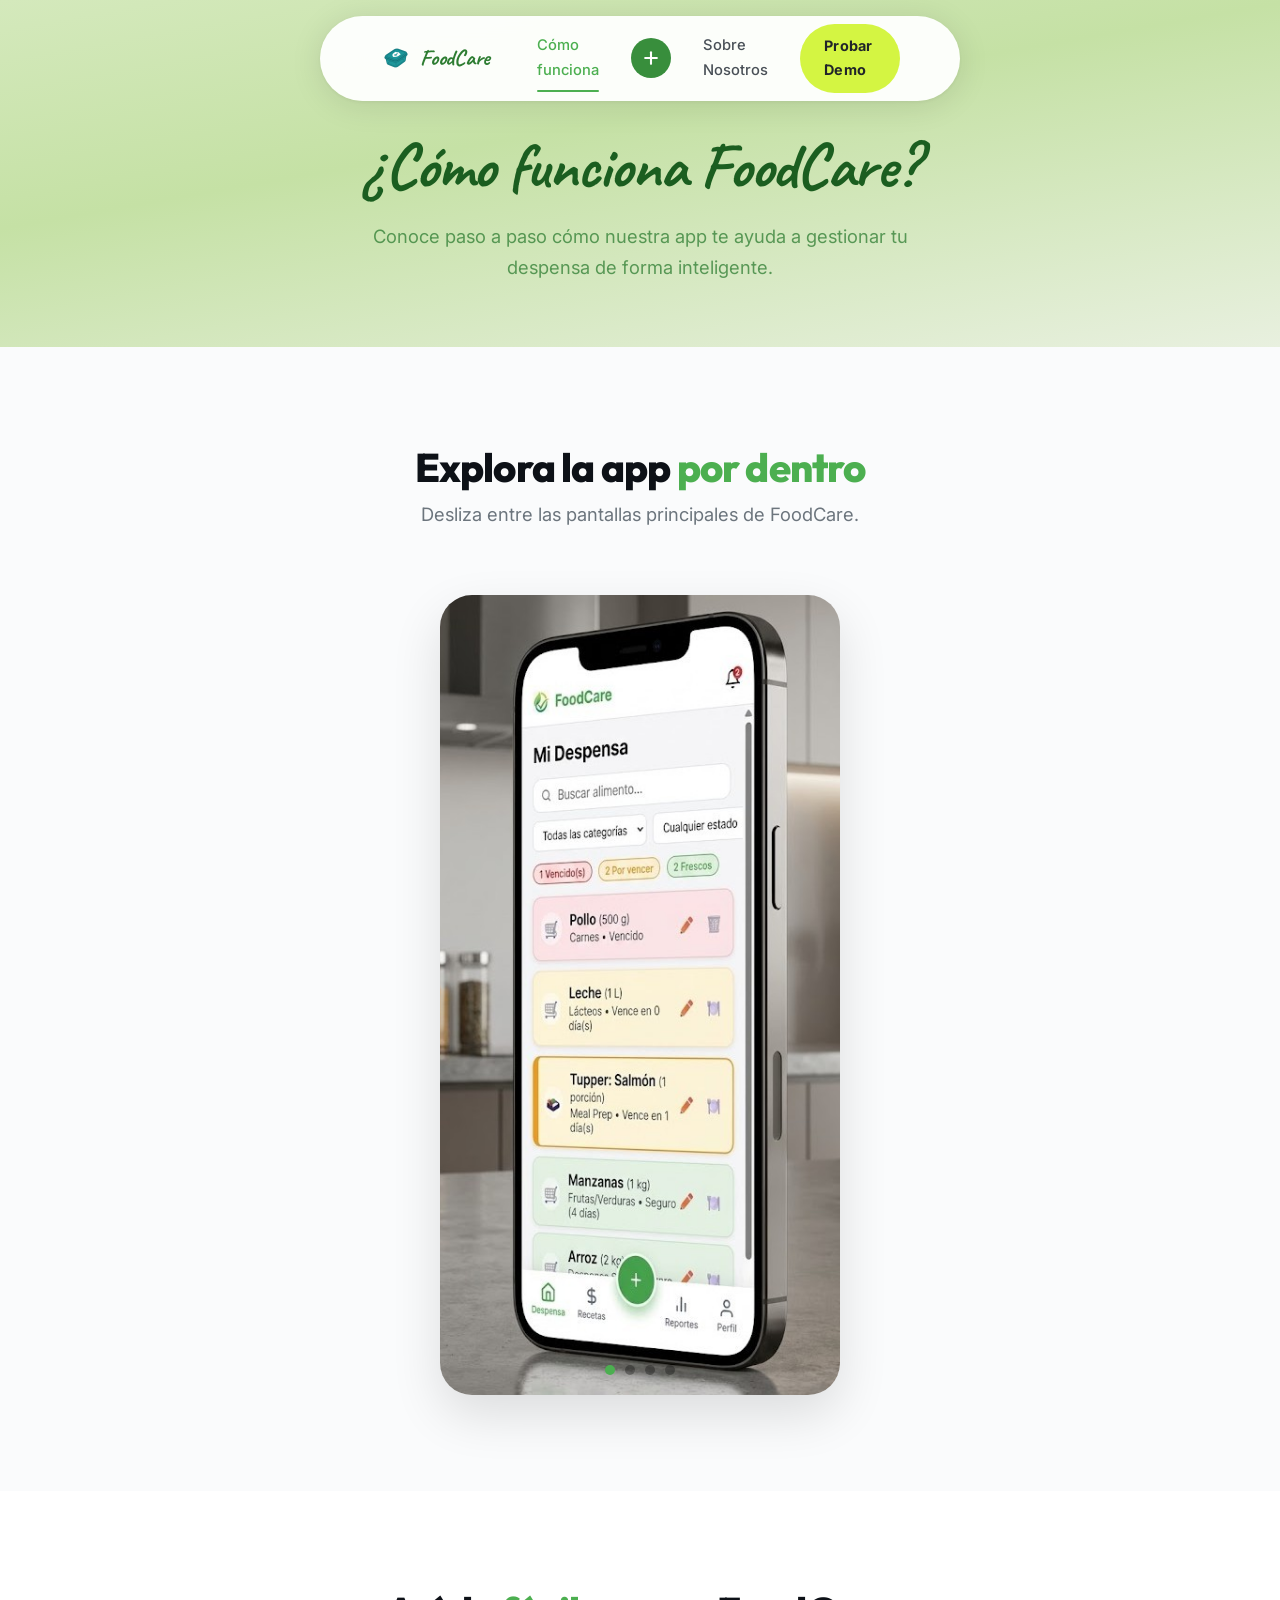
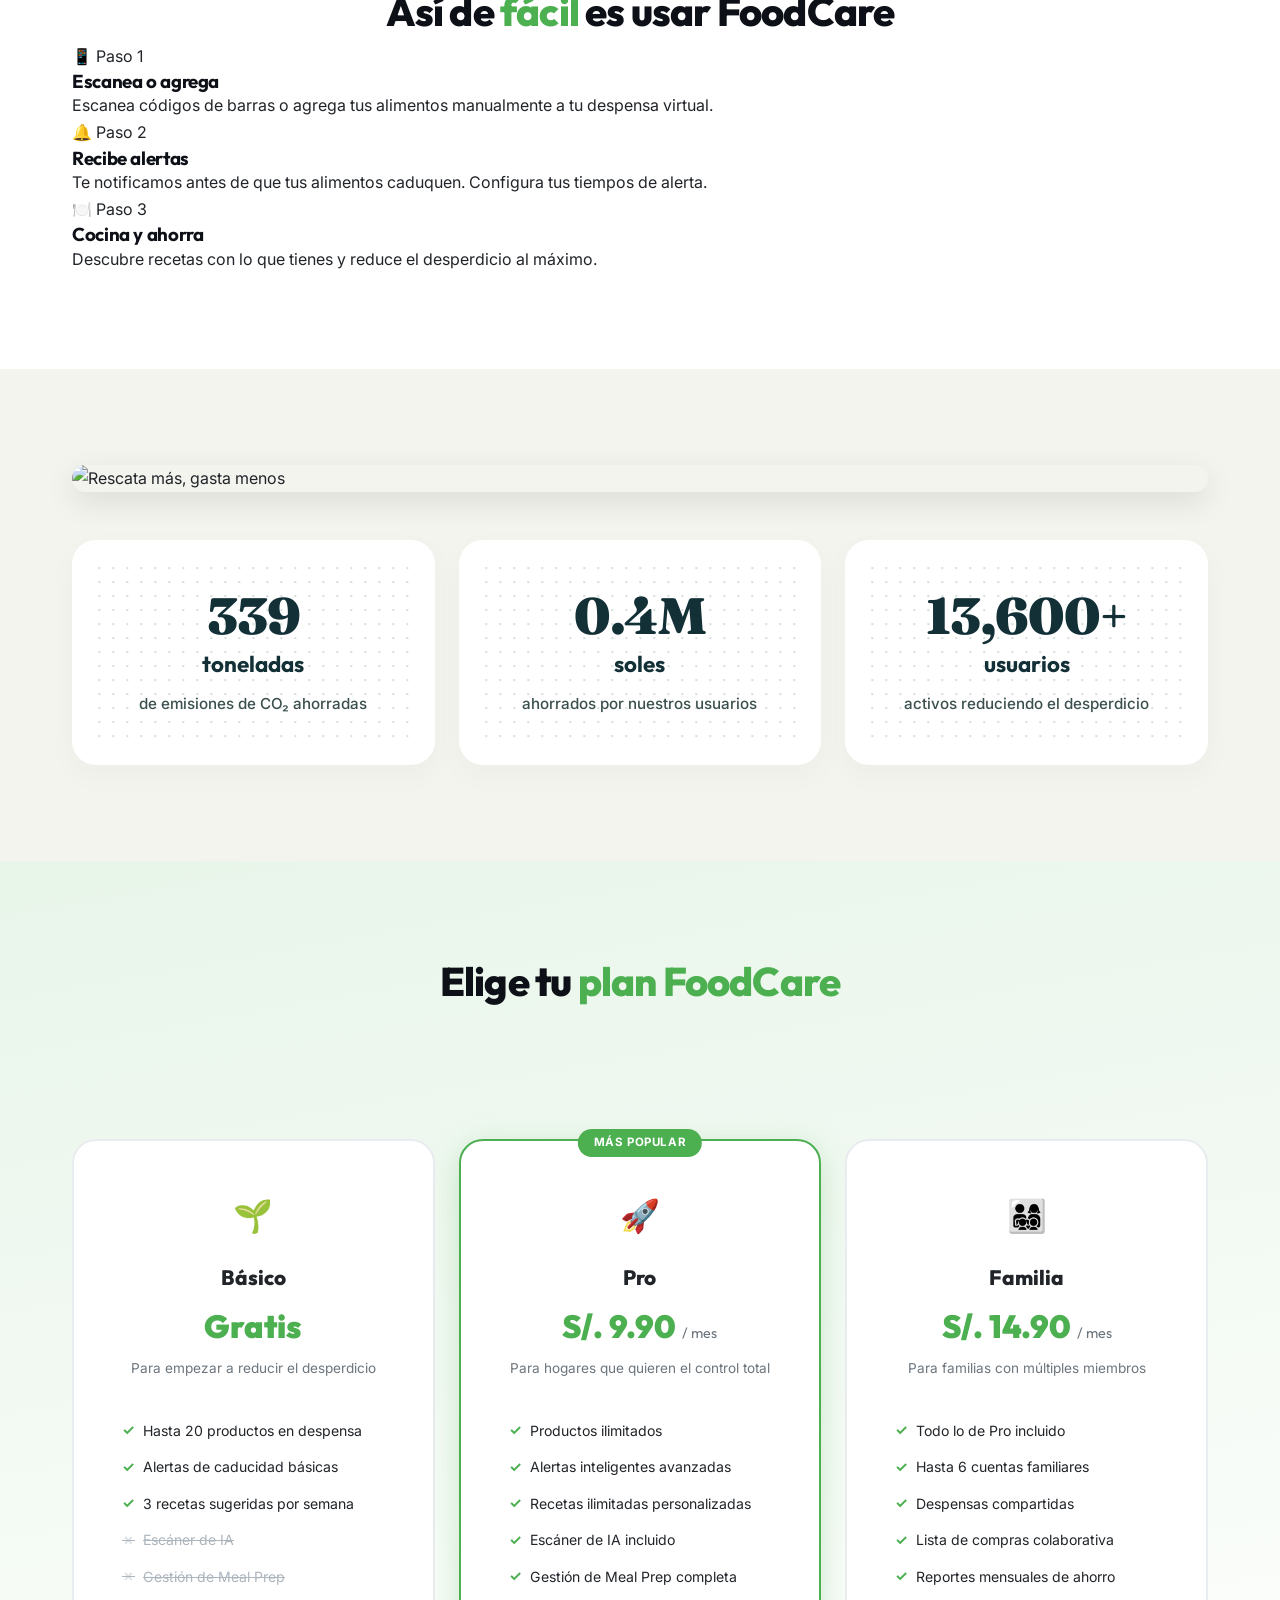
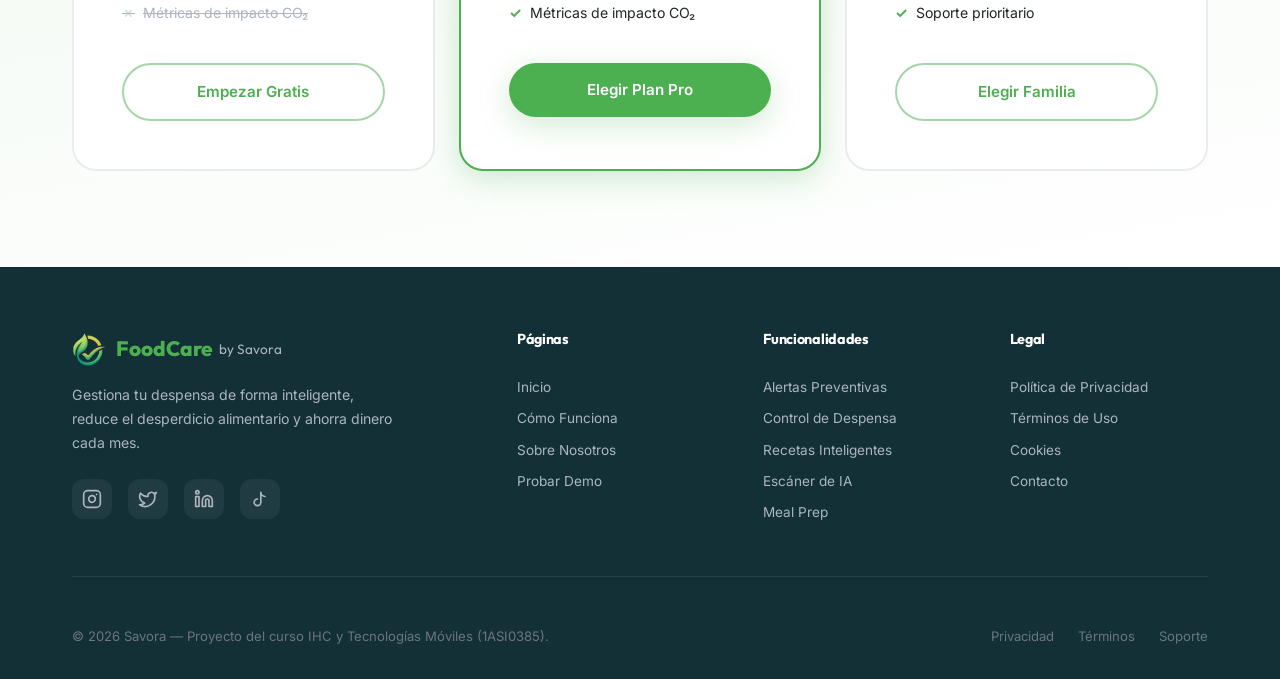
==== commit 56da4430: "feat: rediseño integral del header de la landing page, intento 2 de hacerlo flotante." ====
--- a/como-funciona.html
+++ b/como-funciona.html
@@ -95,6 +95,91 @@
       </div>
     </div>
   </section>
+  <!-- ========== IMPACT METRICS (Cheaf Style) ========== -->
+  <section class="impact-metrics-cheaf" id="impacto">
+    <div class="container">
+      <div class="impact-hero-img-wrapper">
+        <!-- Deja un espacio para la imagen y nombrala con un nombre descriptivo -->
+        <img src="assets/images/impact_hero_bag_shot.jpg" alt="Rescata más, gasta menos" class="impact-hero-img">
+      </div>
+      <div class="impact-cards-container">
+        <div class="impact-card-cheaf reveal">
+          <h3 class="impact-number" data-target="1247" data-suffix="">0</h3>
+          <div class="impact-unit">toneladas</div>
+          <p>de emisiones de CO₂ ahorradas</p>
+        </div>
+        <div class="impact-card-cheaf reveal reveal-delay-1">
+          <h3 class="impact-number" data-target="2" data-suffix=".4M">0</h3>
+          <div class="impact-unit">soles</div>
+          <p>ahorrados por nuestros usuarios</p>
+        </div>
+        <div class="impact-card-cheaf reveal reveal-delay-2">
+          <h3 class="impact-number" data-target="50000" data-suffix="+">0</h3>
+          <div class="impact-unit">usuarios</div>
+          <p>activos reduciendo el desperdicio</p>
+        </div>
+      </div>
+    </div>
+  </section>
+
+  <!-- ========== PLANES ========== -->
+  <section class="impact-section section-padding" id="planes">
+    <div class="container">
+      <h2 class="section-title reveal">Elige tu <span class="highlight">plan FoodCare</span></h2>
+      <p class="section-subtitle reveal reveal-delay-1">Empieza gratis y escala a medida que tus necesidades crezcan. Sin compromisos.</p>
+      <div class="plans-grid">
+        <!-- Plan Free -->
+        <div class="plan-card reveal">
+          <div class="plan-icon">🌱</div>
+          <div class="plan-name">Básico</div>
+          <div class="plan-price">Gratis</div>
+          <div class="plan-desc">Para empezar a reducir el desperdicio</div>
+          <ul class="plan-features">
+            <li>Hasta 20 productos en despensa</li>
+            <li>Alertas de caducidad básicas</li>
+            <li>3 recetas sugeridas por semana</li>
+            <li class="disabled">Escáner de IA</li>
+            <li class="disabled">Gestión de Meal Prep</li>
+            <li class="disabled">Métricas de impacto CO₂</li>
+          </ul>
+          <a href="#" class="btn btn-secondary">Empezar Gratis</a>
+        </div>
+        <!-- Plan Pro -->
+        <div class="plan-card plan-featured reveal reveal-delay-1">
+          <div class="plan-badge">Más Popular</div>
+          <div class="plan-icon">🚀</div>
+          <div class="plan-name">Pro</div>
+          <div class="plan-price">S/. 9.90 <span>/ mes</span></div>
+          <div class="plan-desc">Para hogares que quieren el control total</div>
+          <ul class="plan-features">
+            <li>Productos ilimitados</li>
+            <li>Alertas inteligentes avanzadas</li>
+            <li>Recetas ilimitadas personalizadas</li>
+            <li>Escáner de IA incluido</li>
+            <li>Gestión de Meal Prep completa</li>
+            <li>Métricas de impacto CO₂</li>
+          </ul>
+          <a href="#" class="btn btn-primary">Elegir Plan Pro</a>
+        </div>
+        <!-- Plan Familia -->
+        <div class="plan-card reveal reveal-delay-2">
+          <div class="plan-icon">👨‍👩‍👧‍👦</div>
+          <div class="plan-name">Familia</div>
+          <div class="plan-price">S/. 14.90 <span>/ mes</span></div>
+          <div class="plan-desc">Para familias con múltiples miembros</div>
+          <ul class="plan-features">
+            <li>Todo lo de Pro incluido</li>
+            <li>Hasta 6 cuentas familiares</li>
+            <li>Despensas compartidas</li>
+            <li>Lista de compras colaborativa</li>
+            <li>Reportes mensuales de ahorro</li>
+            <li>Soporte prioritario</li>
+          </ul>
+          <a href="#" class="btn btn-secondary">Elegir Familia</a>
+        </div>
+      </div>
+    </div>
+  </section>
 
   <!-- ========== FOOTER ========== -->
   <footer class="footer" id="footer">
--- a/assets/styles/styles.css
+++ b/assets/styles/styles.css
@@ -4,7 +4,7 @@
    ============================================ */
 
 /* ---------- Google Fonts ---------- */
-@import url('https://fonts.googleapis.com/css2?family=Inter:wght@300;400;500;600;700;800;900&family=Outfit:wght@400;500;600;700;800&family=Caveat:wght@400;500;600;700&display=swap');
+@import url('https://fonts.googleapis.com/css2?family=Fraunces:opsz,wght@9..144,700;9..144,900&family=Inter:wght@300;400;500;600;700;800;900&family=Outfit:wght@400;500;600;700;800&family=Caveat:wght@400;500;600;700&display=swap');
 
 /* ---------- CSS Custom Properties ---------- */
 :root {
@@ -71,6 +71,7 @@
   --brand-light:   var(--green-100);
 
   /* Typography */
+  --font-serif:   'Fraunces', serif;
   --font-heading: 'Outfit', sans-serif;
   --font-body:    'Inter', sans-serif;
   --font-handwritten: 'Caveat', cursive;
@@ -282,27 +283,29 @@
    ============================================ */
 .site-header {
   position: fixed;
-  top: 0;
-  left: 0;
-  right: 0;
-  height: var(--header-height);
+  top: 16px;
+  left: 50%;
+  transform: translateX(-50%);
+  width: auto;
+  max-width: 720px;
   z-index: 1000;
-  background: rgba(255,255,255,0.92);
-  backdrop-filter: blur(20px);
-  -webkit-backdrop-filter: blur(20px);
-  border-bottom: 1px solid var(--gray-200);
-  box-shadow: var(--shadow-sm);
-  transition: transform 0.4s ease, opacity 0.4s ease;
+  background: rgba(255,255,255,0.94);
+  backdrop-filter: blur(24px);
+  -webkit-backdrop-filter: blur(24px);
+  border-radius: var(--radius-full);
+  box-shadow: 0 4px 32px rgba(0,0,0,0.10), 0 1px 4px rgba(0,0,0,0.06);
+  padding: 8px 28px;
+  transition: transform 0.5s cubic-bezier(0.22, 1, 0.36, 1), opacity 0.4s ease;
 }
 
 /* On index.html, the header is hidden until scroll */
 body.is-index .site-header {
-  transform: translateY(-100%);
+  transform: translateX(-50%) translateY(-140%);
   opacity: 0;
 }
 
 body.is-index .site-header.visible {
-  transform: translateY(0);
+  transform: translateX(-50%) translateY(0);
   opacity: 1;
 }
 
@@ -558,6 +561,26 @@
   animation: fadeInRight 0.8s ease-out 0.4s both;
 }
 
+/* Glow effect behind the phone */
+.splash-hero__phone::before {
+  content: '';
+  position: absolute;
+  top: 15%;
+  right: -10%;
+  width: 80%;
+  height: 70%;
+  background: radial-gradient(ellipse at center, rgba(255,255,255,0.55) 0%, rgba(255,255,255,0.20) 35%, transparent 70%);
+  filter: blur(30px);
+  z-index: -1;
+  pointer-events: none;
+  animation: glowPulse 4s ease-in-out infinite alternate;
+}
+
+@keyframes glowPulse {
+  0%   { opacity: 0.6; transform: scale(1); }
+  100% { opacity: 1;   transform: scale(1.08); }
+}
+
 .splash-hero__phone-img {
   width: clamp(280px, 35vw, 420px);
   height: auto;
@@ -565,26 +588,46 @@
   display: block;
 }
 
-/* Nav container at bottom of hero */
+/* Nav container at bottom of hero — full viewport width */
 .splash-hero__nav-container {
   position: relative;
   z-index: 10;
-  padding: var(--space-lg) var(--space-xl);
+  padding: 0;
   display: flex;
   justify-content: center;
-  background: linear-gradient(to top, rgba(220,230,210,0.9) 0%, transparent 100%);
+  background: linear-gradient(to top, rgba(220,230,210,0.95) 0%, rgba(220,230,210,0.6) 40%, transparent 100%);
+  transition: opacity 0.4s ease;
 }
 
 .splash-hero__nav-container .site-nav {
-  background: rgba(255,255,255,0.92);
+  background: rgba(245,243,237,0.96);
   backdrop-filter: blur(16px);
   -webkit-backdrop-filter: blur(16px);
-  border-radius: var(--radius-full);
-  padding: 10px 32px;
-  box-shadow: 0 4px 24px rgba(0,0,0,0.08);
-  gap: var(--space-xl);
-  max-width: 700px;
+  border-radius: 0;
+  padding: 14px 48px;
+  box-shadow: none;
+  gap: var(--space-2xl);
+  max-width: none;
   width: 100%;
+  justify-content: center;
+  border-top: 1px solid rgba(0,0,0,0.05);
+  position: relative;
+}
+
+/* Larger floating '+' button in the splash nav */
+.splash-hero__nav-container .site-nav__plus-icon {
+  width: 60px;
+  height: 60px;
+  position: absolute;
+  top: -30px;
+  left: 50%;
+  transform: translateX(-50%);
+  box-shadow: 0 4px 20px rgba(0,0,0,0.12);
+}
+
+.splash-hero__nav-container .site-nav__plus-icon svg {
+  width: 26px;
+  height: 26px;
 }
 
 /* Hide splash nav when header takes over */
@@ -693,21 +736,162 @@
 }
 
 /* ============================================
+   IMPACT METRICS (CHEAF STYLE)
+   ============================================ */
+.impact-metrics-cheaf {
+  background-color: #f3f4ee;
+  padding: var(--space-4xl) 0;
+}
+
+.impact-hero-img-wrapper {
+  margin-bottom: var(--space-2xl);
+  border-radius: var(--radius-2xl);
+  overflow: hidden;
+  box-shadow: var(--shadow-lg);
+}
+
+.impact-hero-img {
+  width: 100%;
+  height: auto;
+  display: block;
+}
+
+.impact-cards-container {
+  display: grid;
+  grid-template-columns: repeat(3, 1fr);
+  gap: var(--space-lg);
+}
+
+.impact-card-cheaf {
+  background-color: #ffffff;
+  border-radius: var(--radius-xl);
+  padding: var(--space-2xl) var(--space-lg);
+  text-align: center;
+  position: relative;
+  z-index: 1;
+  box-shadow: 0 10px 30px rgba(0,0,0,0.03);
+}
+
+.impact-card-cheaf::before {
+  content: '';
+  position: absolute;
+  top: 16px; left: 16px; right: 16px; bottom: 16px;
+  border-radius: var(--radius-md);
+  background-image: radial-gradient(#d4dedb 1.5px, transparent 1.5px);
+  background-size: 14px 14px;
+  background-position: center;
+  z-index: -1;
+}
+
+.impact-card-cheaf .impact-number {
+  font-family: var(--font-serif);
+  font-size: clamp(2.5rem, 4vw, 3.2rem);
+  font-weight: 900;
+  color: #123036; /* Dark teal */
+  margin-bottom: 0;
+  line-height: 1.1;
+}
+
+.impact-card-cheaf .impact-unit {
+  font-family: var(--font-heading);
+  font-size: 1.4rem;
+  font-weight: 700;
+  color: #123036;
+  margin-bottom: var(--space-sm);
+}
+
+.impact-card-cheaf p {
+  font-size: 0.95rem;
+  color: #3b504e;
+  font-weight: 500;
+}
+
+@media (max-width: 1024px) {
+  .impact-cards-container {
+    grid-template-columns: 1fr;
+    max-width: 450px;
+    margin: 0 auto;
+  }
+}
+
+/* ============================================
    APPS MARQUEE — Infinite Scrolling
    ============================================ */
+/* ============================================
+   PRE-FOOTER SECTIONS (Estilo Cheaf)
+   ============================================ */
+.pre-footer-noise {
+  background-color: #174249; /* Dark teal */
+  position: relative;
+  padding: var(--space-4xl) 0;
+  text-align: center;
+  overflow: hidden;
+}
+
+.pre-footer-noise::before {
+  content: "";
+  position: absolute;
+  inset: 0;
+  opacity: 0.25;
+  background-image: url("data:image/svg+xml,%3Csvg viewBox='0 0 200 200' xmlns='http://www.w3.org/2000/svg'%3E%3Cfilter id='noiseFilter'%3E%3CfeTurbulence type='fractalNoise' baseFrequency='0.85' numOctaves='3' stitchTiles='stitch'/%3E%3C/filter%3E%3Crect width='100%25' height='100%25' filter='url(%23noiseFilter)'/%3E%3C/svg%3E");
+  pointer-events: none;
+  z-index: 0;
+}
+
+.pre-footer-noise .container,
+.pre-footer-noise .marquee-wrapper {
+  position: relative;
+  z-index: 1;
+}
+
+.pre-footer-title {
+  font-family: var(--font-serif);
+  font-size: clamp(2.5rem, 5vw, 3.5rem);
+  font-weight: 900;
+  color: #f1ebd9; /* Light cream */
+  margin-bottom: var(--space-sm);
+  letter-spacing: -0.02em;
+}
+
+.pre-footer-subtitle {
+  color: #d1dbd8;
+  font-size: 1.05rem;
+  margin-bottom: var(--space-2xl);
+}
+
+.pre-footer-title.dark {
+  color: #174249;
+}
+
+/* Rediseño de Apps Marquee */
 .apps-marquee {
-  background: var(--bg-secondary);
-  padding: var(--space-2xl) 0;
-  border-top: 1px solid var(--gray-200);
-  border-bottom: 1px solid var(--gray-200);
-  text-align: center;
-}
-
-.apps-marquee .marquee-title {
-  font-size: clamp(1.4rem, 3vw, 2rem);
-  font-weight: 700;
-  color: var(--text-heading);
-  margin-bottom: var(--space-xl);
+  border: none;
+  padding-bottom: var(--space-3xl);
+}
+
+.logo-box {
+  background: linear-gradient(145deg, #ffffff, #e6e6e6);
+  border-radius: var(--radius-xl);
+  width: 140px;
+  height: 140px;
+  display: flex;
+  align-items: center;
+  justify-content: center;
+  margin-right: var(--space-xl);
+  box-shadow: var(--shadow-sm);
+  padding: var(--space-lg);
+  flex-shrink: 0;
+}
+
+.logo-box img {
+  max-width: 100%;
+  max-height: 100%;
+  object-fit: contain;
+  transition: all var(--transition-fast);
+}
+
+.logo-box:hover img {
+  transform: scale(1.05);
 }
 
 .marquee-wrapper {
@@ -730,22 +914,66 @@
   align-items: center;
 }
 
-.marquee-track img {
-  height: 40px;
-  width: auto;
-  object-fit: contain;
-  flex-shrink: 0;
-  display: block;
-  margin-right: 4rem;
-  opacity: 0.6;
-  filter: grayscale(100%);
-  transition: opacity var(--transition-fast), filter var(--transition-fast);
-  pointer-events: none;
-}
-
-.marquee-track img:hover {
-  opacity: 1;
-  filter: grayscale(0%);
+/* Registrarse Section */
+.register-section {
+  background-color: #f3f4ee; /* Light greenish cream */
+  padding: var(--space-3xl) 0;
+  text-align: center;
+}
+
+.register-subtitle {
+  color: #3b504e;
+  font-size: 1.1rem;
+  margin-bottom: var(--space-xl);
+}
+
+.btn-register {
+  display: inline-flex;
+  align-items: center;
+  justify-content: center;
+  background-color: #27565d;
+  color: #ffffff;
+  padding: 14px 36px;
+  border-radius: var(--radius-sm);
+  font-weight: 700;
+  font-size: 1rem;
+  transition: all var(--transition-base);
+  text-decoration: none;
+}
+
+.btn-register:hover {
+  background-color: #1a3c42;
+  transform: translateY(-2px);
+  box-shadow: var(--shadow-md);
+}
+
+/* Download Section */
+.download-section {
+  padding: var(--space-3xl) 0 var(--space-4xl);
+}
+
+.download-buttons {
+  display: flex;
+  gap: var(--space-md);
+  justify-content: center;
+  flex-wrap: wrap;
+  margin-top: var(--space-xl);
+}
+
+.store-badge.light {
+  background-color: #ffffff;
+  color: #174249;
+  box-shadow: var(--shadow-sm);
+  border-radius: var(--radius-sm);
+  padding: 10px 24px;
+}
+
+.store-badge.light:hover {
+  background-color: #f8f9fa;
+}
+
+.store-badge.light .store-badge__label {
+  color: #5c757a;
 }
 
 @keyframes marquee-scroll {
@@ -1688,7 +1916,7 @@
    FOOTER
    ============================================ */
 .footer {
-  background: var(--gray-900);
+  background: #123036;
   color: var(--gray-300);
   padding: var(--space-3xl) 0 var(--space-xl);
 }
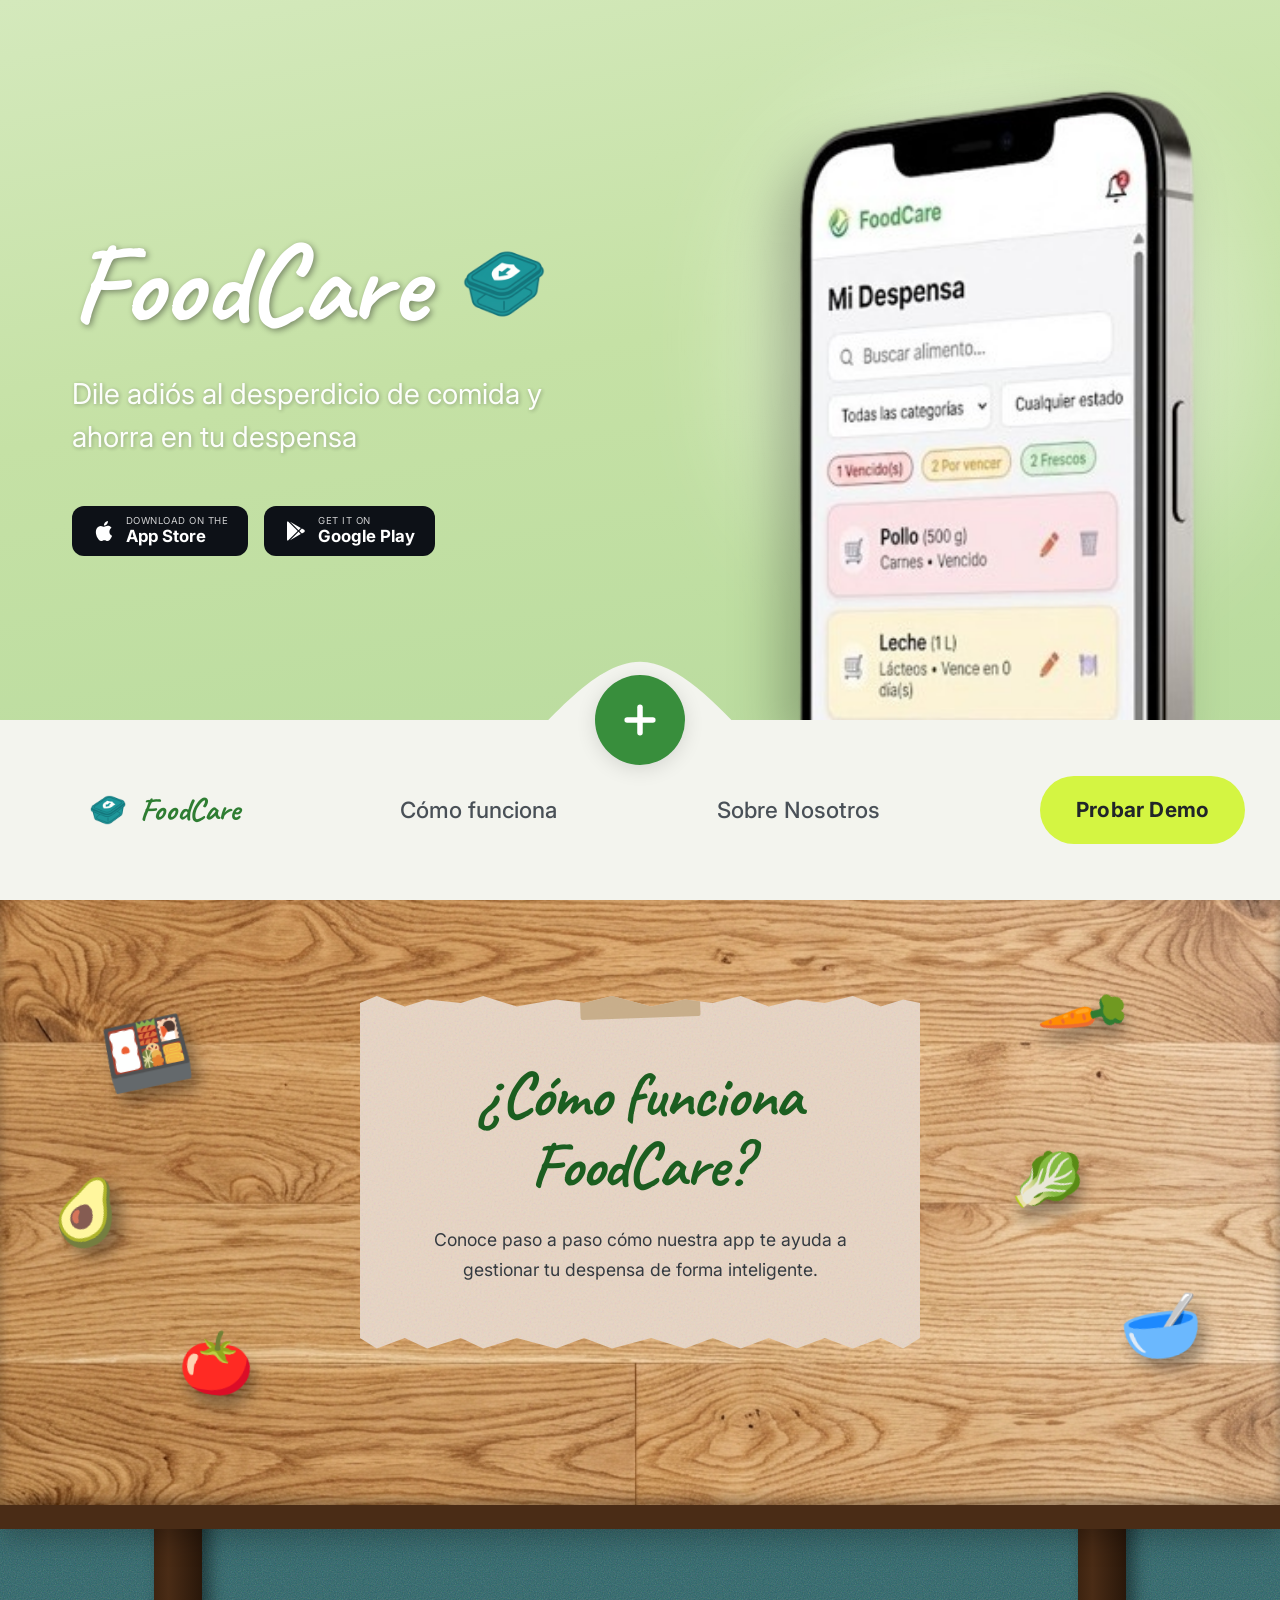
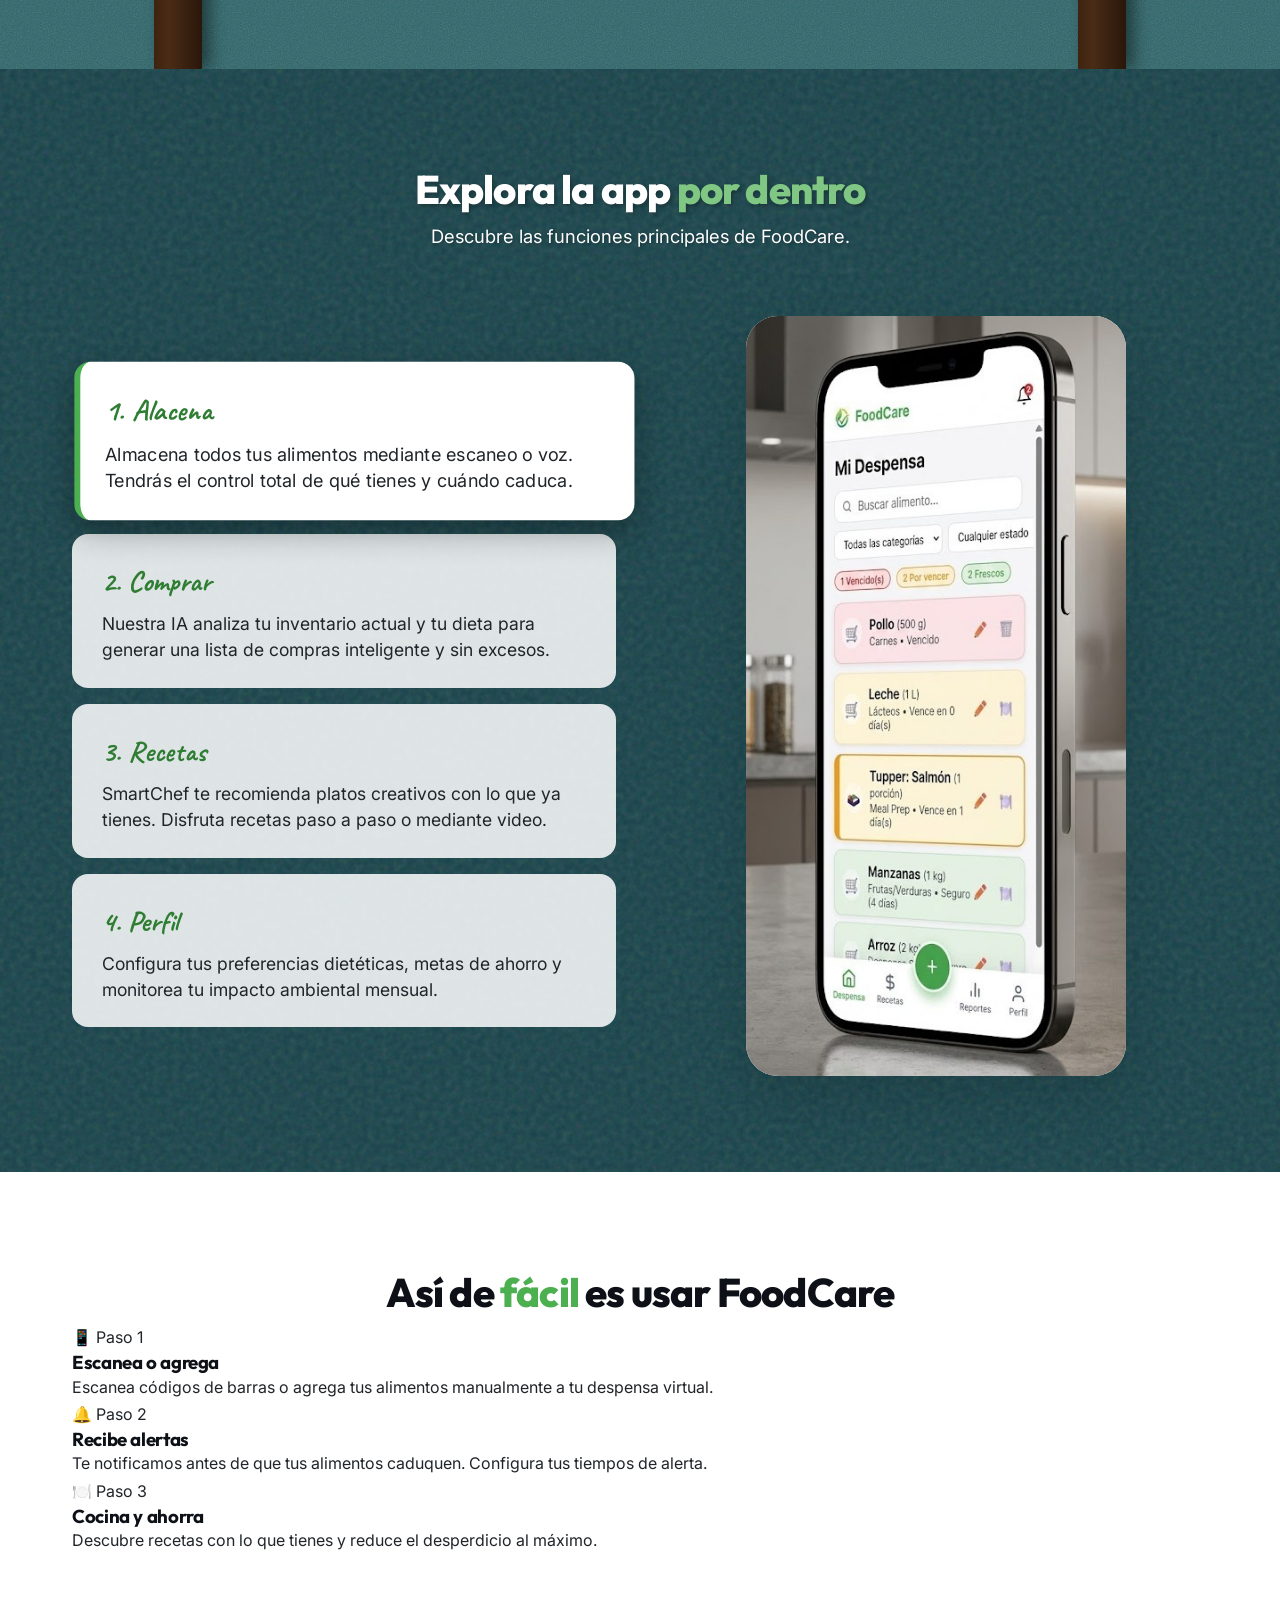
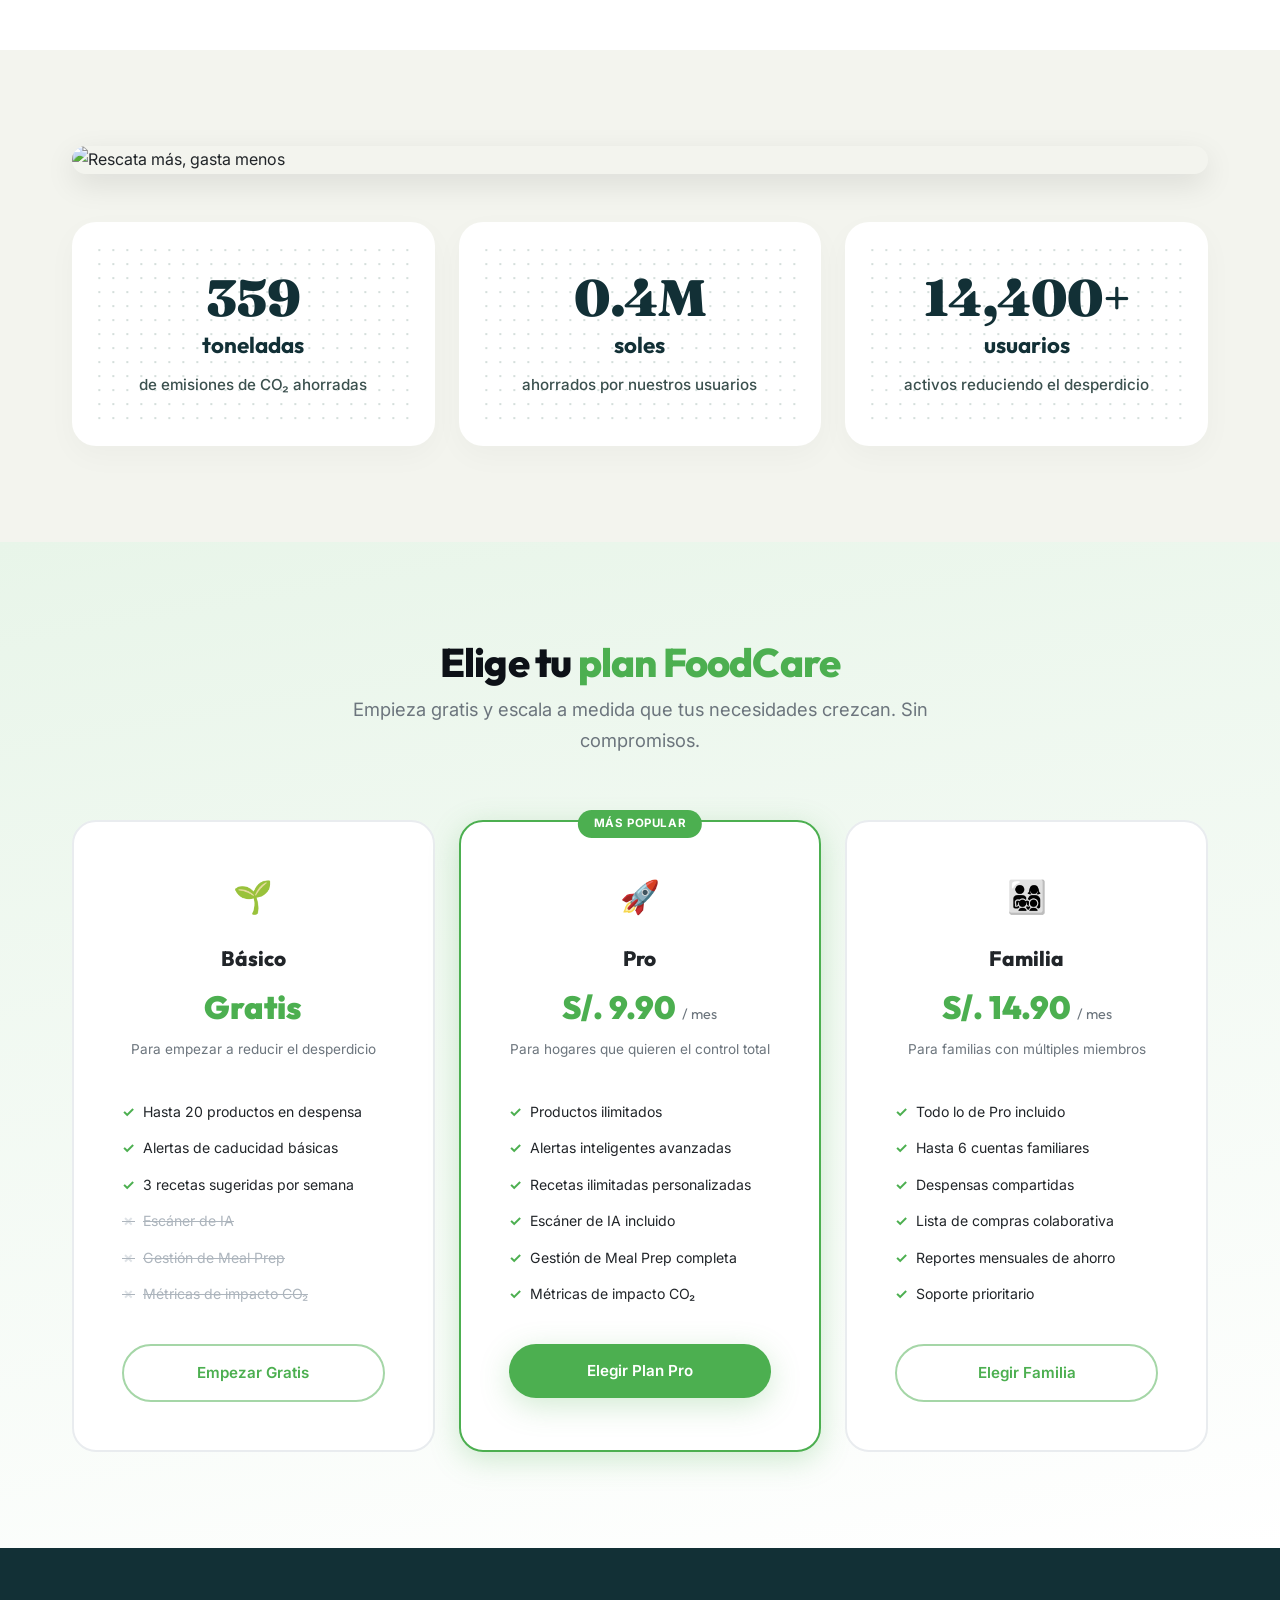
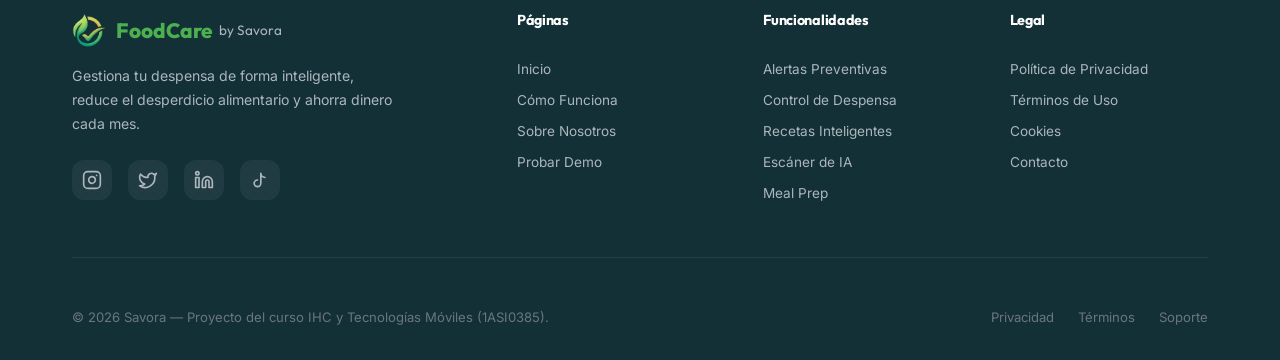
==== commit 50510cec: "feat: Rediseño de landing, separación de head a components para uniformidad." ====
--- a/como-funciona.html
+++ b/como-funciona.html
@@ -11,60 +11,54 @@
 </head>
 <body>
 
-  <!-- ========== HEADER ========== -->
-  <header class="site-header" id="site-header">
-    <div class="container">
-      <nav class="site-nav">
-        <a href="index.html" class="site-nav__brand">
-          <img src="favicon.ico" alt="FoodCare" class="site-nav__logo-img">
-          <span class="site-nav__brand-text">FoodCare</span>
-        </a>
-        <div class="site-nav__links">
-          <a href="como-funciona.html" class="site-nav__link active">Cómo funciona</a>
-          <a href="index.html" class="site-nav__plus-icon">
-            <svg viewBox="0 0 24 24" fill="none" stroke="currentColor" stroke-width="2.5" stroke-linecap="round">
-              <line x1="12" y1="5" x2="12" y2="19"/>
-              <line x1="5" y1="12" x2="19" y2="12"/>
-            </svg>
-          </a>
-          <a href="sobre-nosotros.html" class="site-nav__link">Sobre Nosotros</a>
-          <a href="demo.html" class="site-nav__link site-nav__link--cta">Probar Demo</a>
-        </div>
-        <button class="site-nav__mobile-toggle" id="mobile-toggle" aria-label="Menú">
-          <span></span><span></span><span></span>
-        </button>
-      </nav>
-    </div>
-  </header>
-
-  <!-- ========== PAGE HERO ========== -->
-  <section class="page-hero">
-    <div class="container">
-      <h1 class="page-hero__title">¿Cómo funciona FoodCare?</h1>
-      <p class="page-hero__subtitle">Conoce paso a paso cómo nuestra app te ayuda a gestionar tu despensa de forma inteligente.</p>
-    </div>
-  </section>
+  <div id="shared-hero-placeholder"></div>
+  <div id="shared-table-placeholder" data-page="como-funciona"></div>
 
   <!-- ========== PHONE MOCKUP CAROUSEL ========== -->
-  <section class="carousel-showcase section-padding">
-    <div class="container">
-      <h2 class="section-title reveal">Explora la app <span class="highlight">por dentro</span></h2>
-      <p class="section-subtitle reveal reveal-delay-1">Desliza entre las pantallas principales de FoodCare.</p>
-      <div class="carousel-showcase__phone">
-        <div class="hero-carousel" id="hero-carousel">
-          <div class="carousel-slides">
-            <img src="assets/images/savora_pantry_mockup.jpg" class="carousel-slide active" alt="Despensa Inteligente">
-            <img src="assets/images/savora_recipes_mockup.jpg" class="carousel-slide" alt="IA Recetas">
-            <img src="assets/images/savora_reports_mockup.jpg" class="carousel-slide" alt="Reportes y Ahorro">
-            <img src="assets/images/savora_profile_mockup.jpg" class="carousel-slide" alt="Perfil">
-          </div>
-          <div class="carousel-dots" id="carousel-dots">
-            <span class="dot active" data-index="0"></span>
-            <span class="dot" data-index="1"></span>
-            <span class="dot" data-index="2"></span>
-            <span class="dot" data-index="3"></span>
-          </div>
-        </div>
+  <section class="carousel-showcase section-padding bg-cyan-textured" id="explora">
+    <div class="container">
+      <h2 class="section-title reveal" style="color: white; text-shadow: 2px 2px 4px rgba(0,0,0,0.3);">Explora la app <span class="highlight" style="color: var(--green-300);">por dentro</span></h2>
+      <p class="section-subtitle reveal reveal-delay-1" style="color: white; text-shadow: 1px 1px 3px rgba(0,0,0,0.3);">Descubre las funciones principales de FoodCare.</p>
+      
+      <div class="feature-showcase-grid">
+        
+        <!-- Left Column: Feature Tabs -->
+        <div class="feature-tabs-list">
+          
+          <div class="feature-tab-card active" data-slide="0">
+            <span class="feature-tab-number">1. Alacena</span>
+            <p class="feature-tab-desc">Almacena todos tus alimentos mediante escaneo o voz. Tendrás el control total de qué tienes y cuándo caduca.</p>
+          </div>
+
+          <div class="feature-tab-card" data-slide="1">
+            <span class="feature-tab-number">2. Comprar</span>
+            <p class="feature-tab-desc">Nuestra IA analiza tu inventario actual y tu dieta para generar una lista de compras inteligente y sin excesos.</p>
+          </div>
+
+          <div class="feature-tab-card" data-slide="2">
+            <span class="feature-tab-number">3. Recetas</span>
+            <p class="feature-tab-desc">SmartChef te recomienda platos creativos con lo que ya tienes. Disfruta recetas paso a paso o mediante video.</p>
+          </div>
+
+          <div class="feature-tab-card" data-slide="3">
+            <span class="feature-tab-number">4. Perfil</span>
+            <p class="feature-tab-desc">Configura tus preferencias dietéticas, metas de ahorro y monitorea tu impacto ambiental mensual.</p>
+          </div>
+
+        </div>
+
+        <!-- Right Column: Phone Mockup -->
+        <div class="carousel-showcase__phone feature-phone-wrapper">
+          <div class="hero-carousel" id="hero-carousel">
+            <div class="carousel-slides">
+              <img src="assets/images/savora_pantry_mockup.jpg" class="carousel-slide active" alt="Despensa Inteligente">
+              <img src="assets/images/savora_reports_mockup.jpg" class="carousel-slide" alt="Comprar">
+              <img src="assets/images/savora_recipes_mockup.jpg" class="carousel-slide" alt="IA Recetas">
+              <img src="assets/images/savora_profile_mockup.jpg" class="carousel-slide" alt="Perfil">
+            </div>
+          </div>
+        </div>
+
       </div>
     </div>
   </section>
@@ -232,6 +226,7 @@
     </div>
   </footer>
 
+  <script src="assets/scripts/components.js"></script>
   <script src="assets/scripts/script.js"></script>
 </body>
 </html>
--- a/assets/styles/styles.css
+++ b/assets/styles/styles.css
@@ -286,17 +286,24 @@
   top: 16px;
   left: 50%;
   transform: translateX(-50%);
-  width: auto;
-  max-width: 720px;
+  width: max-content;
+  max-width: 95%;
   z-index: 1000;
   background: rgba(255,255,255,0.94);
   backdrop-filter: blur(24px);
   -webkit-backdrop-filter: blur(24px);
   border-radius: var(--radius-full);
   box-shadow: 0 4px 32px rgba(0,0,0,0.10), 0 1px 4px rgba(0,0,0,0.06);
-  padding: 8px 28px;
+  padding: 8px 16px;
   transition: transform 0.5s cubic-bezier(0.22, 1, 0.36, 1), opacity 0.4s ease;
 }
+
+/* Ensure the floating header items are compact */
+.site-header .site-nav__brand-text { font-size: 1.2rem; }
+.site-header .site-nav__logo-img { width: 24px; height: 24px; }
+.site-header .site-nav__link--cta { padding: 8px 16px; font-size: 0.85rem; }
+.site-header .site-nav__plus-icon { width: 32px; height: 32px; top: auto; left: auto; position: static; transform: none; box-shadow: none; margin: 0; }
+.site-header .site-nav__plus-icon svg { width: 16px; height: 16px; }
 
 /* On index.html, the header is hidden until scroll */
 body.is-index .site-header {
@@ -317,7 +324,7 @@
   display: flex;
   align-items: center;
   justify-content: center;
-  gap: var(--space-2xl);
+  gap: var(--space-xl);
   height: 100%;
   position: relative;
 }
@@ -364,7 +371,8 @@
   content: '';
   position: absolute;
   bottom: -2px;
-  left: 0;
+  left: 50%;
+  transform: translateX(-50%);
   width: 0;
   height: 2px;
   background: var(--brand-primary);
@@ -451,7 +459,8 @@
   position: relative;
   min-height: 100vh;
   background: #c5e1a5;
-  background: linear-gradient(170deg, #d4e9bc 0%, #c5e1a5 40%, #b5d99c 100%);
+  background: url('../images/hero-bg.jpg') center/cover no-repeat, linear-gradient(170deg, #d4e9bc 0%, #c5e1a5 40%, #b5d99c 100%);
+  background-blend-mode: multiply; /* Tint the image green */
   display: flex;
   flex-direction: column;
   overflow: hidden;
@@ -484,25 +493,27 @@
 
 .splash-hero__title-text {
   font-family: var(--font-handwritten);
-  font-size: clamp(3.5rem, 8vw, 5.5rem);
+  font-size: clamp(4.5rem, 10vw, 7rem);
   font-weight: 700;
-  color: var(--green-900);
+  color: #ffffff;
+  text-shadow: 2px 2px 6px rgba(0, 0, 0, 0.4);
   line-height: 1;
 }
 
 .splash-hero__title-icon {
-  width: clamp(60px, 10vw, 90px);
-  height: clamp(60px, 10vw, 90px);
+  width: clamp(75px, 12vw, 110px);
+  height: clamp(75px, 12vw, 110px);
   object-fit: contain;
 }
 
 .splash-hero__subtitle {
-  font-size: clamp(1.1rem, 2.5vw, 1.4rem);
-  color: var(--green-900);
-  opacity: 0.8;
-  line-height: 1.6;
+  font-size: clamp(1.3rem, 3.5vw, 1.8rem);
+  color: #ffffff;
+  text-shadow: 1px 1px 4px rgba(0, 0, 0, 0.3);
+  opacity: 0.95;
+  line-height: 1.5;
   margin-bottom: var(--space-2xl);
-  max-width: 420px;
+  max-width: 600px;
 }
 
 .splash-hero__buttons {
@@ -559,26 +570,28 @@
   flex-shrink: 0;
   align-self: flex-end;
   animation: fadeInRight 0.8s ease-out 0.4s both;
+  z-index: 2;
 }
 
 /* Glow effect behind the phone */
 .splash-hero__phone::before {
   content: '';
   position: absolute;
-  top: 15%;
-  right: -10%;
-  width: 80%;
-  height: 70%;
-  background: radial-gradient(ellipse at center, rgba(255,255,255,0.55) 0%, rgba(255,255,255,0.20) 35%, transparent 70%);
-  filter: blur(30px);
+  top: 40%;
+  left: 50%;
+  transform: translate(-50%, -50%);
+  width: 140%;
+  height: 120%;
+  background: radial-gradient(circle, rgba(255,255,255,0.85) 0%, rgba(255,255,255,0.3) 40%, transparent 70%);
+  filter: blur(40px);
   z-index: -1;
   pointer-events: none;
   animation: glowPulse 4s ease-in-out infinite alternate;
 }
 
 @keyframes glowPulse {
-  0%   { opacity: 0.6; transform: scale(1); }
-  100% { opacity: 1;   transform: scale(1.08); }
+  0%   { opacity: 0.6; transform: translate(-50%, -50%) scale(1); }
+  100% { opacity: 1;   transform: translate(-50%, -50%) scale(1.1); }
 }
 
 .splash-hero__phone-img {
@@ -586,49 +599,114 @@
   height: auto;
   object-fit: contain;
   display: block;
-}
-
-/* Nav container at bottom of hero — full viewport width */
+  filter: drop-shadow(-20px 25px 25px rgba(0,0,0,0.25));
+}
+
+/* Nav container at bottom of hero — HUGE white area */
 .splash-hero__nav-container {
   position: relative;
   z-index: 10;
   padding: 0;
   display: flex;
   justify-content: center;
-  background: linear-gradient(to top, rgba(220,230,210,0.95) 0%, rgba(220,230,210,0.6) 40%, transparent 100%);
-  transition: opacity 0.4s ease;
+  align-items: center;
+  background: transparent;
+  height: 20vh;
+  min-height: 150px;
+  will-change: transform, opacity;
+}
+
+.splash-hero__nav-container::before {
+  content: '';
+  position: absolute;
+  top: -80px; left: -10px; right: -10px; bottom: 0;
+  background-image: url('data:image/svg+xml;utf8,<svg viewBox="0 0 1440 120" xmlns="http://www.w3.org/2000/svg" preserveAspectRatio="none"><path fill="%23f3f4ee" d="M-10,120 V80 H480 C560,80 640,10 720,10 C800,10 880,80 960,80 H1450 V120 Z" /></svg>');
+  background-size: 100% 100%;
+  background-position: center bottom;
+  background-repeat: no-repeat;
+  z-index: -1;
 }
 
 .splash-hero__nav-container .site-nav {
-  background: rgba(245,243,237,0.96);
-  backdrop-filter: blur(16px);
-  -webkit-backdrop-filter: blur(16px);
+  background: #f3f4ee;
   border-radius: 0;
-  padding: 14px 48px;
+  padding: 0;
   box-shadow: none;
-  gap: var(--space-2xl);
   max-width: none;
   width: 100%;
-  justify-content: center;
-  border-top: 1px solid rgba(0,0,0,0.05);
-  position: relative;
-}
-
-/* Larger floating '+' button in the splash nav */
+  height: 100%;
+  display: grid;
+  grid-template-columns: 1fr max-content max-content 1fr;
+  gap: 160px; /* Fixed 'X' distance for all gaps (Doubled) */
+  align-items: center;
+  position: relative;
+}
+
+.splash-hero__nav-container .site-nav__links {
+  display: contents; /* Unwrap links to become grid items of .site-nav */
+}
+
+/* 1. Brand (Right-aligned in first column) */
+.splash-hero__nav-container .site-nav__brand {
+  grid-column: 1;
+  justify-self: end;
+}
+
+/* 2. Cómo funciona (Right-aligned in second column) */
+.splash-hero__nav-container .site-nav__links > a:nth-child(1) {
+  grid-column: 2;
+  justify-self: end;
+}
+
+/* 3. Sobre Nosotros (Left-aligned in third column) */
+.splash-hero__nav-container .site-nav__links > a:nth-child(3) {
+  grid-column: 3;
+  justify-self: start;
+}
+
+/* 4. Probar Demo CTA (Left-aligned in fourth column) */
+.splash-hero__nav-container .site-nav__links > a:nth-child(4) {
+  grid-column: 4;
+  justify-self: start;
+}
+.splash-hero__nav-container .site-nav__link {
+  font-size: 1.4rem;
+  transition: all 0.5s cubic-bezier(0.22, 1, 0.36, 1);
+}
+.splash-hero__nav-container .site-nav__link--cta {
+  font-size: 1.3rem;
+  padding: 16px 36px;
+}
+.splash-hero__nav-container .site-nav__brand-text {
+  font-size: 2rem;
+  transition: all 0.5s cubic-bezier(0.22, 1, 0.36, 1);
+}
+.splash-hero__nav-container .site-nav__logo-img {
+  width: 48px;
+  height: 48px;
+  transition: all 0.5s cubic-bezier(0.22, 1, 0.36, 1);
+}
+
+/* Enormous floating '+' button in the splash nav */
 .splash-hero__nav-container .site-nav__plus-icon {
-  width: 60px;
-  height: 60px;
+  width: 90px;
+  height: 90px;
   position: absolute;
-  top: -30px;
+  top: -45px;
   left: 50%;
   transform: translateX(-50%);
+  margin: 0;
+  z-index: 10;
   box-shadow: 0 4px 20px rgba(0,0,0,0.12);
-}
-
+  transition: all 0.5s cubic-bezier(0.22, 1, 0.36, 1);
+}
 .splash-hero__nav-container .site-nav__plus-icon svg {
-  width: 26px;
-  height: 26px;
-}
+  width: 44px;
+  height: 44px;
+  stroke-width: 3;
+  transition: all 0.5s cubic-bezier(0.22, 1, 0.36, 1);
+}
+
 
 /* Hide splash nav when header takes over */
 .splash-hero__nav-container.hidden {
@@ -670,14 +748,73 @@
 }
 
 .que-hacemos__bg-cream {
-  background: #e8e0d4;
+  background-image: url('../../assets/images/wood_table_bg.png');
+  background-size: cover;
+  background-position: center;
   padding: var(--space-4xl) 0 calc(var(--space-4xl) + 60px);
   display: flex;
   align-items: center;
   justify-content: center;
   position: relative;
   z-index: 2;
-}
+  border-bottom: 24px solid #4a2c16; /* Wood thickness */
+  box-shadow: inset 0 -6px 12px rgba(0,0,0,0.3), 0 10px 25px rgba(0,0,0,0.25);
+}
+
+/* Table food and tupperware decorations */
+.table-item {
+  position: absolute;
+  user-select: none;
+  pointer-events: none;
+  filter: drop-shadow(6px 12px 8px rgba(0,0,0,0.35));
+  transition: transform 0.4s cubic-bezier(0.175, 0.885, 0.32, 1.275);
+  z-index: 3;
+}
+
+.table-item--taper-1 {
+  left: 8%;
+  top: 15%;
+  transform: rotate(-12deg);
+  font-size: 4.5rem;
+}
+.table-item--tomato {
+  left: 14%;
+  bottom: 15%;
+  transform: rotate(8deg);
+  font-size: 3.8rem;
+}
+.table-item--avocado {
+  left: 4%;
+  bottom: 40%;
+  transform: rotate(-22deg);
+  font-size: 3.6rem;
+}
+.table-item--carrot {
+  right: 12%;
+  top: 10%;
+  transform: rotate(28deg);
+  font-size: 4rem;
+}
+.table-item--taper-2 {
+  right: 6%;
+  bottom: 20%;
+  transform: rotate(-8deg);
+  font-size: 4.2rem;
+}
+.table-item--lettuce {
+  right: 15%;
+  bottom: 45%;
+  transform: rotate(18deg);
+  font-size: 3.8rem;
+}
+
+/* Floating animation on hover */
+.que-hacemos__bg-cream:hover .table-item--taper-1 { transform: rotate(-8deg) translateY(-5px) scale(1.05); }
+.que-hacemos__bg-cream:hover .table-item--tomato { transform: rotate(12deg) translateY(-4px) scale(1.05); }
+.que-hacemos__bg-cream:hover .table-item--avocado { transform: rotate(-18deg) translateY(-6px) scale(1.05); }
+.que-hacemos__bg-cream:hover .table-item--carrot { transform: rotate(32deg) translateY(-5px) scale(1.05); }
+.que-hacemos__bg-cream:hover .table-item--taper-2 { transform: rotate(-4deg) translateY(-4px) scale(1.05); }
+.que-hacemos__bg-cream:hover .table-item--lettuce { transform: rotate(22deg) translateY(-5px) scale(1.05); }
 
 .que-hacemos__card {
   max-width: 560px;
@@ -693,6 +830,18 @@
   );
   box-shadow: 0 8px 32px rgba(0,0,0,0.12);
 }
+
+/* Add noise texture to paper card */
+.que-hacemos__card::before {
+  content: "";
+  position: absolute;
+  inset: 0;
+  opacity: 0.15;
+  background-image: url("data:image/svg+xml,%3Csvg viewBox='0 0 200 200' xmlns='http://www.w3.org/2000/svg'%3E%3Cfilter id='noiseFilter'%3E%3CfeTurbulence type='fractalNoise' baseFrequency='0.85' numOctaves='3' stitchTiles='stitch'/%3E%3C/filter%3E%3Crect width='100%25' height='100%25' filter='url(%23noiseFilter)'/%3E%3C/svg%3E");
+  pointer-events: none;
+  z-index: 0;
+}
+.que-hacemos__card > * { position: relative; z-index: 1; }
 
 .que-hacemos__tape {
   position: absolute;
@@ -726,13 +875,37 @@
 
 .que-hacemos__bg-teal {
   background: #2a6367;
-  background-image: url('../../assets/images/teal-texture-bg.png');
-  background-size: cover;
-  background-position: center;
   height: 200px;
   margin-top: -60px;
   position: relative;
   z-index: 1;
+  overflow: hidden;
+}
+
+.que-hacemos__bg-teal::before {
+  content: "";
+  position: absolute;
+  inset: 0;
+  opacity: 0.25;
+  background-image: url("data:image/svg+xml,%3Csvg viewBox='0 0 200 200' xmlns='http://www.w3.org/2000/svg'%3E%3Cfilter id='noiseFilter'%3E%3CfeTurbulence type='fractalNoise' baseFrequency='0.85' numOctaves='3' stitchTiles='stitch'/%3E%3C/filter%3E%3Crect width='100%25' height='100%25' filter='url(%23noiseFilter)'/%3E%3C/svg%3E");
+  pointer-events: none;
+  z-index: -1;
+}
+
+.que-hacemos__leg {
+  position: absolute;
+  top: -24px; /* start exactly behind the table's wooden edge */
+  width: 48px;
+  height: 224px; /* extends all the way down through the teal bg */
+  background: linear-gradient(90deg, #3d2310 0%, #4a2c16 30%, #29170a 100%);
+  box-shadow: 8px 0 15px rgba(0,0,0,0.45);
+  z-index: 10;
+}
+.que-hacemos__leg--left {
+  left: 12%;
+}
+.que-hacemos__leg--right {
+  right: 12%;
 }
 
 /* ============================================
@@ -1255,9 +1428,27 @@
    FEATURES SECTION — 3-Column Grid (F-Pattern)
    ============================================ */
 .features {
-  background: var(--bg-secondary);
+  background: #2a6367;
   padding: var(--space-4xl) 0;
   position: relative;
+  overflow: hidden;
+}
+
+/* Noise texture for cyan background */
+.features::before {
+  content: "";
+  position: absolute;
+  inset: 0;
+  opacity: 0.25;
+  background-image: url("data:image/svg+xml,%3Csvg viewBox='0 0 200 200' xmlns='http://www.w3.org/2000/svg'%3E%3Cfilter id='noiseFilter'%3E%3CfeTurbulence type='fractalNoise' baseFrequency='0.85' numOctaves='3' stitchTiles='stitch'/%3E%3C/filter%3E%3Crect width='100%25' height='100%25' filter='url(%23noiseFilter)'/%3E%3C/svg%3E");
+  pointer-events: none;
+  z-index: 0;
+}
+.features > .container { position: relative; z-index: 1; }
+
+.features .section-title,
+.features .section-subtitle {
+  color: var(--white);
 }
 
 .features-grid {
@@ -1575,51 +1766,76 @@
    ============================================ */
 .audience {
   padding: var(--space-4xl) 0;
-  background: var(--white);
+  background: #fdfdfc;
+  background-image: url('../../assets/images/crumpled_newspaper_bg.png');
+  background-size: cover;
+  background-position: center;
+  background-blend-mode: multiply;
+}
+
+.audience .section-subtitle {
+  background: #faf6eb;
+  color: #3b3028 !important;
+  padding: 12px 28px;
+  display: inline-block;
+  border-radius: 2px;
+  box-shadow: 0 4px 15px rgba(0,0,0,0.1);
+  transform: rotate(-0.5deg);
+  font-weight: 500;
+  max-width: 700px;
+  margin: 0 auto 50px;
+  border-left: 4px solid var(--brand-primary);
+  line-height: 1.5;
 }
 
 .audience-grid {
   display: grid;
   grid-template-columns: repeat(3, 1fr);
   gap: var(--grid-gap);
+  padding-top: var(--space-md);
 }
 
 .audience-card {
-  border-radius: var(--radius-xl);
-  overflow: hidden;
-  background: var(--white);
+  background: #faf6eb; /* cream note paper color */
+  padding: 14px 14px 24px 14px; /* Polaroid snapshot frame padding */
+  border-radius: 2px;
+  position: relative;
   transition: all var(--transition-base);
-  position: relative;
-}
+  border: none !important;
+  box-shadow: 0 10px 30px rgba(0,0,0,0.16);
+}
+
+/* Translucent masking tape holding each clipping */
+.audience-card::before {
+  content: '';
+  position: absolute;
+  top: -15px;
+  left: 50%;
+  transform: translateX(-50%) rotate(2deg);
+  width: 90px;
+  height: 28px;
+  background: rgba(240, 222, 192, 0.7); /* translucent tape */
+  backdrop-filter: blur(1px);
+  -webkit-backdrop-filter: blur(1px);
+  box-shadow: 0 2px 4px rgba(0,0,0,0.03);
+  z-index: 10;
+  border-left: 1px dashed rgba(0,0,0,0.1);
+  border-right: 1px dashed rgba(0,0,0,0.1);
+}
+
+/* Natural rotation to simulate hand-placement */
+.audience-card:nth-child(1) { transform: rotate(-1.5deg); }
+.audience-card:nth-child(2) { transform: rotate(1.2deg); }
+.audience-card:nth-child(3) { transform: rotate(-1deg); }
+
+.audience-card:nth-child(1)::before { transform: translateX(-50%) rotate(-3deg); }
+.audience-card:nth-child(2)::before { transform: translateX(-50%) rotate(4deg); }
+.audience-card:nth-child(3)::before { transform: translateX(-50%) rotate(-1deg); }
 
 .audience-card:hover {
-  transform: translateY(-8px);
-  box-shadow: var(--shadow-xl);
-}
-
-/* Segment-specific colors */
-.audience-card.segment-blue {
-  border: 2px solid var(--segment-blue-border);
-}
-.audience-card.segment-blue:hover {
-  box-shadow: 0 20px 50px rgba(33,150,243,0.15);
-  border-color: var(--segment-blue);
-}
-
-.audience-card.segment-green {
-  border: 2px solid var(--segment-green-border);
-}
-.audience-card.segment-green:hover {
-  box-shadow: 0 20px 50px rgba(76,175,80,0.15);
-  border-color: var(--segment-green);
-}
-
-.audience-card.segment-purple {
-  border: 2px solid var(--segment-purple-border);
-}
-.audience-card.segment-purple:hover {
-  box-shadow: 0 20px 50px rgba(156,39,176,0.15);
-  border-color: var(--segment-purple);
+  transform: translateY(-12px) scale(1.02) rotate(0deg) !important;
+  box-shadow: 0 20px 45px rgba(0,0,0,0.25) !important;
+  z-index: 5;
 }
 
 .audience-img {
@@ -1636,6 +1852,8 @@
 .audience-img-wrapper {
   overflow: hidden;
   position: relative;
+  border-radius: 2px;
+  border: 1px solid rgba(0, 0, 0, 0.08);
 }
 
 .audience-tag {
@@ -2270,3 +2488,88 @@
     font-size: 2.2rem;
   }
 }
+
+/* ============================================
+   FEATURE SHOWCASE (Explora la app)
+   ============================================ */
+.bg-cyan-textured {
+  position: relative;
+  background-color: #174249;
+}
+.bg-cyan-textured::before {
+  content: '';
+  position: absolute;
+  inset: 0;
+  opacity: 0.15;
+  background-image: url("data:image/svg+xml,%3Csvg viewBox='0 0 200 200' xmlns='http://www.w3.org/2000/svg'%3E%3Cfilter id='noiseFilter'%3E%3CfeTurbulence type='fractalNoise' baseFrequency='0.85' numOctaves='3' stitchTiles='stitch'/%3E%3C/filter%3E%3Crect width='100%25' height='100%25' filter='url(%23noiseFilter)'/%3E%3C/svg%3E");
+  pointer-events: none;
+  z-index: 1;
+}
+.bg-cyan-textured > * {
+  position: relative;
+  z-index: 2;
+}
+
+.feature-showcase-grid {
+  display: grid;
+  grid-template-columns: 1fr 1fr;
+  gap: var(--space-2xl);
+  align-items: center;
+  margin-top: var(--space-2xl);
+}
+
+@media (max-width: 900px) {
+  .feature-showcase-grid {
+    grid-template-columns: 1fr;
+  }
+}
+
+.feature-tabs-list {
+  display: flex;
+  flex-direction: column;
+  gap: var(--space-md);
+}
+
+.feature-tab-card {
+  background: rgba(255, 255, 255, 0.85);
+  border-radius: var(--radius-lg);
+  padding: var(--space-lg);
+  cursor: pointer;
+  transition: all 0.3s cubic-bezier(0.4, 0, 0.2, 1);
+  border-left: 6px solid transparent;
+  color: var(--gray-800);
+}
+
+.feature-tab-card:hover {
+  background: rgba(255, 255, 255, 0.95);
+  transform: translateX(5px);
+}
+
+.feature-tab-card.active {
+  background: #ffffff;
+  border-left-color: var(--green-500);
+  transform: scale(1.03) translateX(10px);
+  box-shadow: 0 12px 30px rgba(0,0,0,0.3);
+}
+
+.feature-tab-number {
+  font-family: var(--font-handwritten);
+  font-size: 1.8rem;
+  font-weight: 700;
+  color: var(--green-800);
+  display: block;
+  margin-bottom: var(--space-xs);
+}
+
+.feature-tab-desc {
+  font-size: 1.1rem;
+  line-height: 1.5;
+  margin: 0;
+  color: inherit;
+}
+
+.feature-phone-wrapper {
+  margin: 0 auto;
+  max-width: 380px;
+  width: 100%;
+}
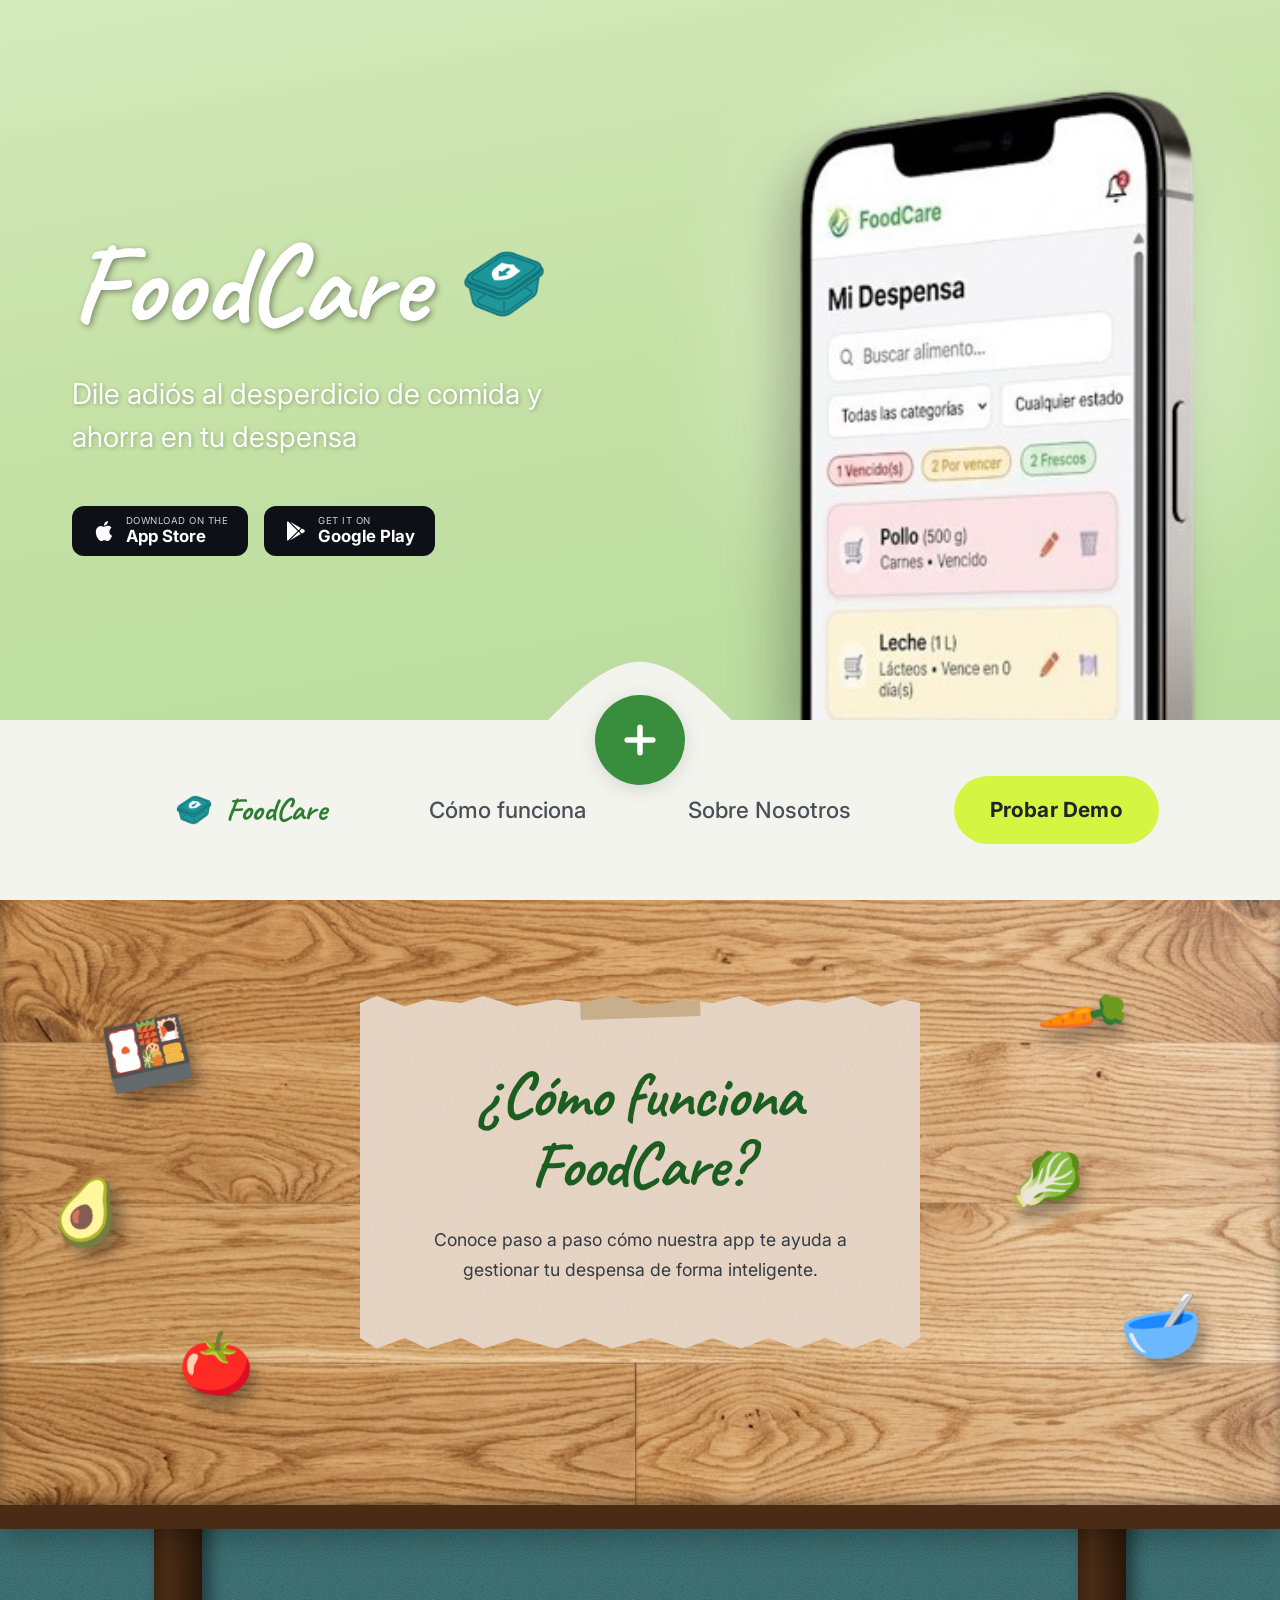
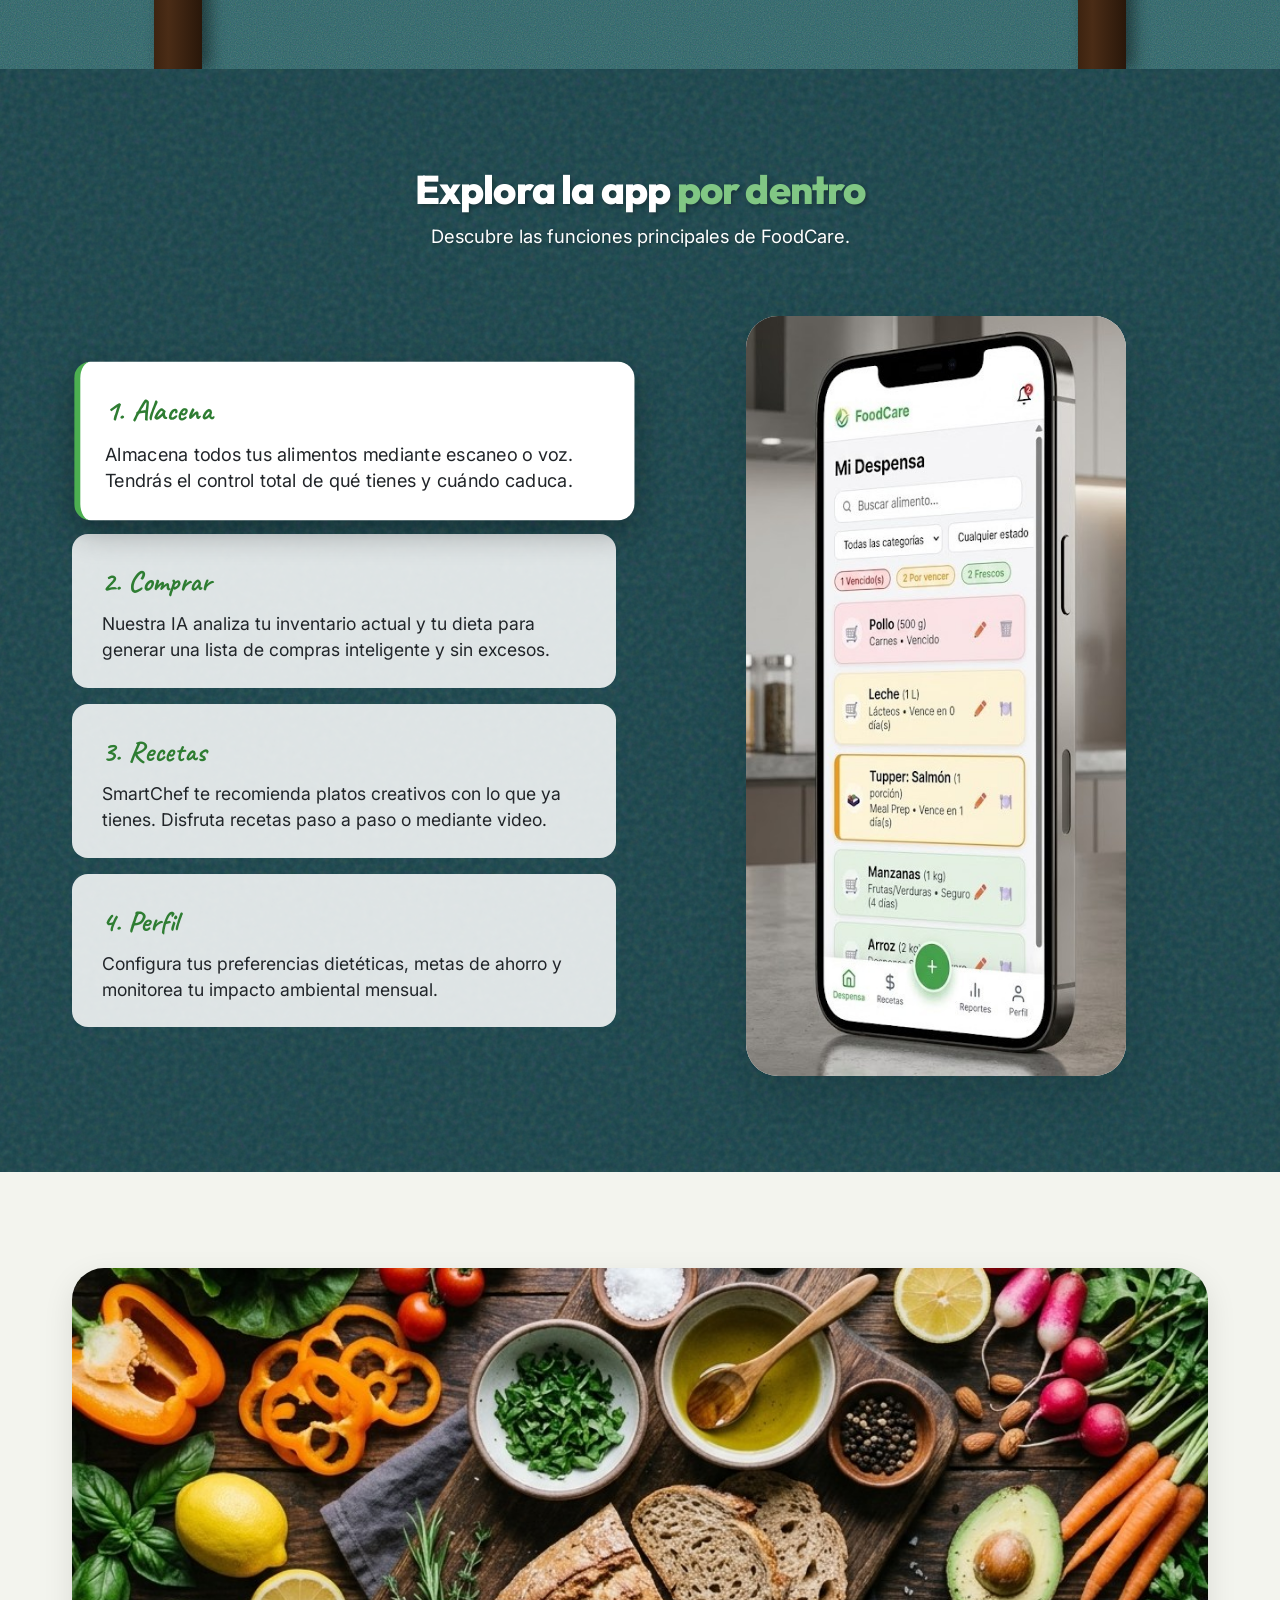
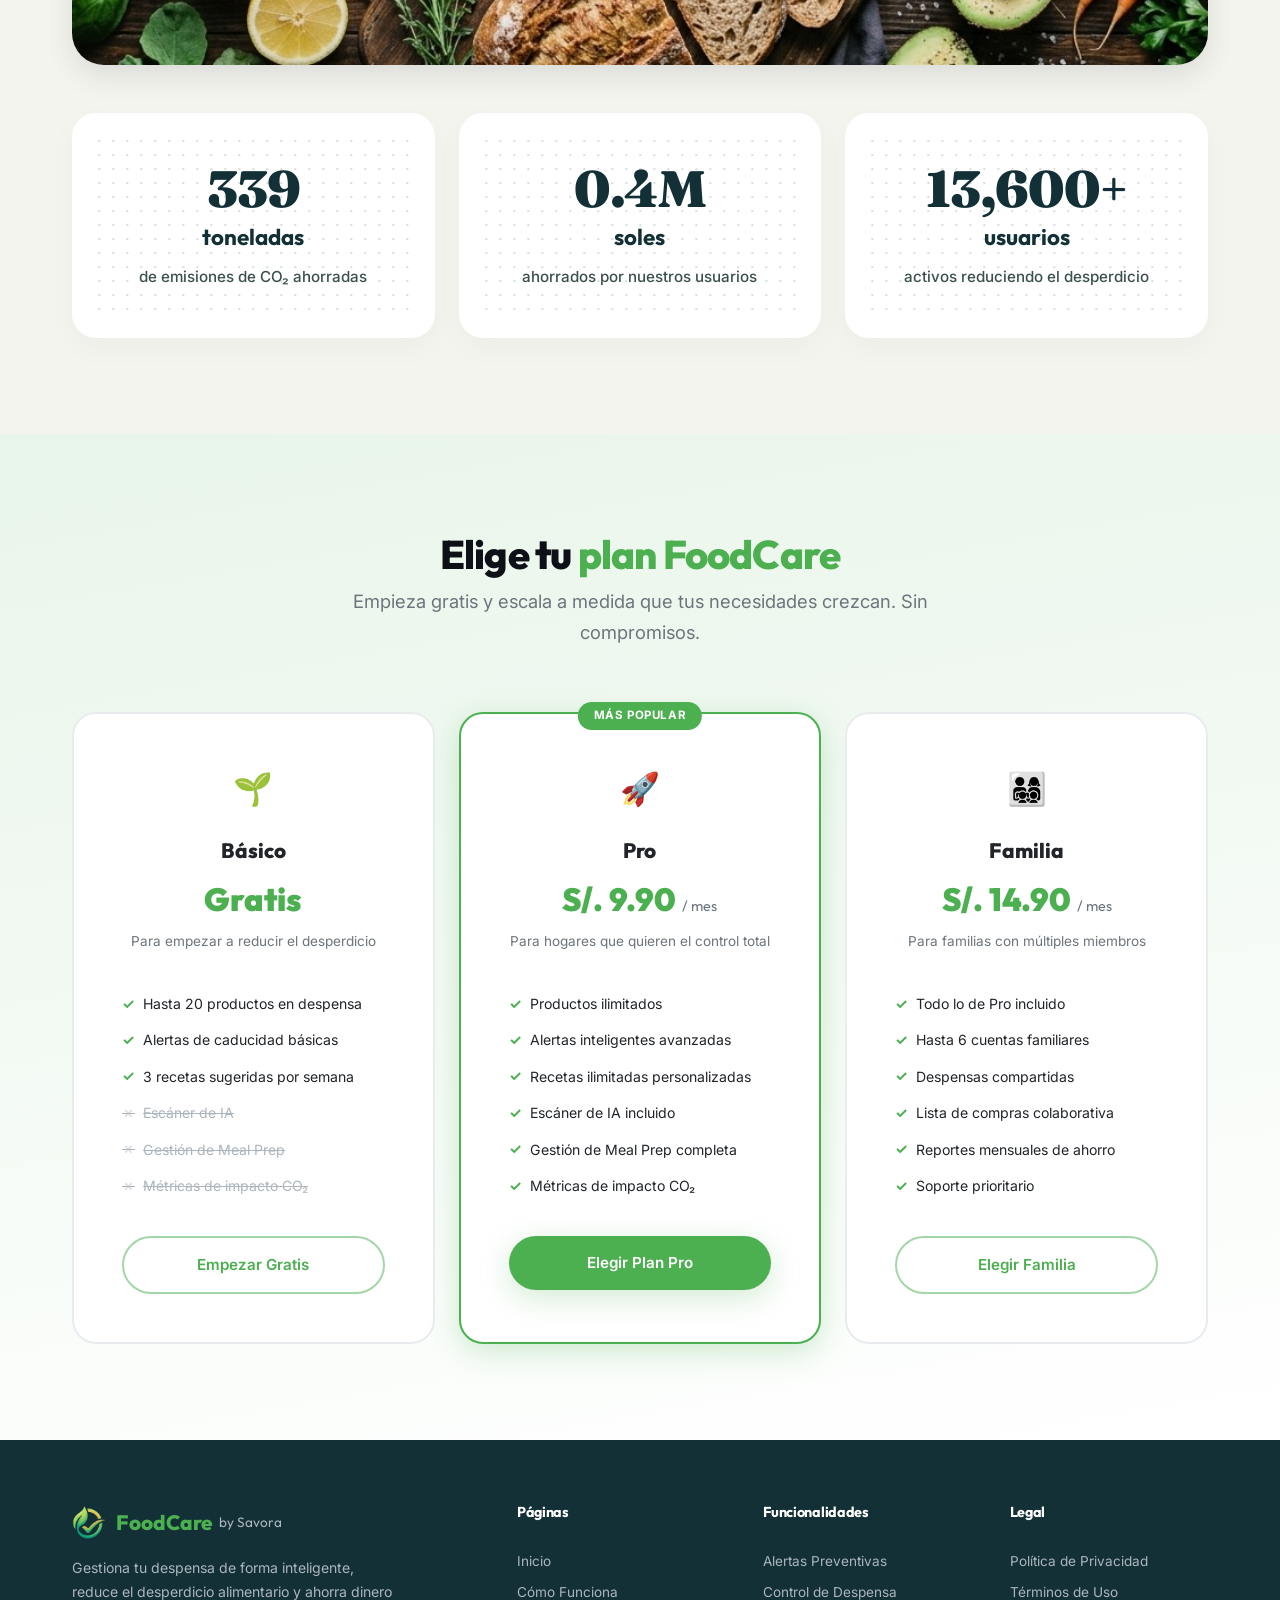
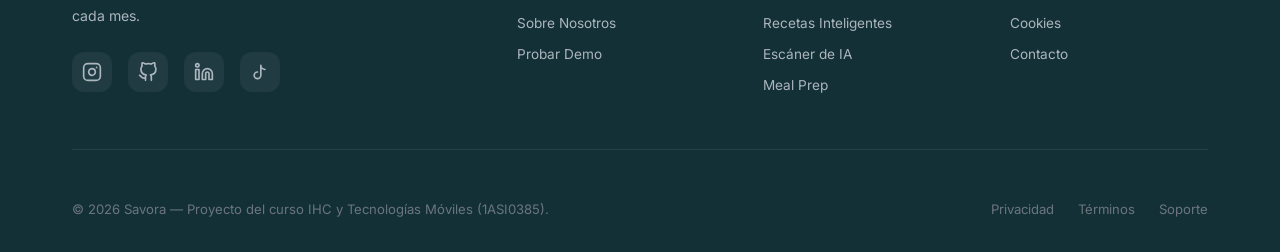
==== commit 7a380d7b: "style: rediseño y animación de tarjetas en sección de funcionalidades innovadoras" ====
--- a/como-funciona.html
+++ b/como-funciona.html
@@ -6,95 +6,167 @@
   <title>Cómo Funciona — FoodCare by Savora</title>
   <meta name="description" content="Descubre paso a paso cómo FoodCare te ayuda a gestionar tu despensa, recibir alertas y cocinar recetas inteligentes.">
   <link rel="icon" type="image/x-icon" href="favicon.ico">
-  <link rel="icon" type="image/png" href="assets/images/foodcare_logo.png">
-  <link rel="stylesheet" href="assets/styles/styles.css">
+  <link rel="icon" type="image/png" href="assets/img/brand/logo.png">
+  <link rel="stylesheet" href="assets/css/main.css">
 </head>
 <body>
 
-  <div id="shared-hero-placeholder"></div>
-  <div id="shared-table-placeholder" data-page="como-funciona"></div>
-
-  <!-- ========== PHONE MOCKUP CAROUSEL ========== -->
+  <!-- Splash Hero -->
+  <section class="splash-hero" id="inicio">
+    <div class="splash-hero__content">
+      <div class="splash-hero__text">
+        <h1 class="splash-hero__title">
+          <span class="splash-hero__title-text">FoodCare</span>
+          <img src="favicon.ico" alt="FoodCare Logo" class="splash-hero__title-icon">
+        </h1>
+        <p class="splash-hero__subtitle">
+          Dile adiós al desperdicio de comida y ahorra en tu despensa
+        </p>
+        <div class="splash-hero__buttons">
+          <a href="#" class="store-badge" id="btn-appstore">
+            <svg class="store-badge__icon" viewBox="0 0 24 24" fill="currentColor"><path d="M18.71 19.5c-.83 1.24-1.71 2.45-3.05 2.47-1.34.03-1.77-.79-3.29-.79-1.53 0-2 .77-3.27.82-1.31.05-2.3-1.32-3.14-2.53C4.25 17 2.94 12.45 4.7 9.39c.87-1.52 2.43-2.48 4.12-2.51 1.28-.02 2.5.87 3.29.87.78 0 2.26-1.07 3.8-.91.65.03 2.47.26 3.64 1.98-.09.06-2.17 1.28-2.15 3.81.03 3.02 2.65 4.03 2.68 4.04-.03.07-.42 1.44-1.38 2.83M13 3.5c.73-.83 1.94-1.46 2.94-1.5.13 1.17-.34 2.35-1.04 3.19-.69.85-1.83 1.51-2.95 1.42-.15-1.15.41-2.35 1.05-3.11z"/></svg>
+            <div class="store-badge__text">
+              <span class="store-badge__label">Download on the</span>
+              <span class="store-badge__store">App Store</span>
+            </div>
+          </a>
+          <a href="#" class="store-badge" id="btn-googleplay">
+            <svg class="store-badge__icon" viewBox="0 0 24 24" fill="currentColor"><path d="M3,20.5V3.5C3,2.91 3.34,2.39 3.84,2.15L13.69,12L3.84,21.85C3.34,21.61 3,21.09 3,20.5M16.81,15.12L6.05,21.34L14.54,12.85L16.81,15.12M20.16,10.81C20.5,11.08 20.75,11.5 20.75,12C20.75,12.5 20.53,12.9 20.18,13.18L17.89,14.5L15.39,12L17.89,9.5L20.16,10.81M6.05,2.66L16.81,8.88L14.54,11.15L6.05,2.66Z"/></svg>
+            <div class="store-badge__text">
+              <span class="store-badge__label">GET IT ON</span>
+              <span class="store-badge__store">Google Play</span>
+            </div>
+          </a>
+        </div>
+      </div>
+      <div class="splash-hero__phone">
+        <img src="assets/img/hero/phone-cutoff.png" alt="FoodCare App en tu teléfono" class="splash-hero__phone-img">
+      </div>
+    </div>
+
+    <!-- Nav bar at the bottom of the hero -->
+    <div class="splash-hero__nav-container" id="splash-nav">
+      <nav class="site-nav" id="site-nav-inner">
+        <a href="index.html" class="site-nav__brand">
+          <img src="favicon.ico" alt="FoodCare" class="site-nav__logo-img">
+          <span class="site-nav__brand-text desktop-only">FoodCare</span>
+        </a>
+        <div class="site-nav__links">
+          <a href="como-funciona.html" class="site-nav__link"><span class="desktop-only">Cómo funciona</span><span class="mobile-only nav-two-lines">Cómo<br>funciona</span></a>
+          <a href="index.html" class="site-nav__plus-icon">
+            <svg viewBox="0 0 24 24" fill="none" stroke="currentColor" stroke-width="2.5" stroke-linecap="round">
+              <line x1="12" y1="5" x2="12" y2="19"/>
+              <line x1="5" y1="12" x2="19" y2="12"/>
+            </svg>
+          </a>
+          <a href="sobre-nosotros.html" class="site-nav__link"><span class="desktop-only">Sobre Nosotros</span><span class="mobile-only nav-two-lines">Sobre<br>nosotros</span></a>
+          <a href="demo.html" class="site-nav__link site-nav__link--cta">Probar Demo</a>
+        </div>
+        <button class="site-nav__mobile-toggle" id="mobile-toggle" aria-label="Menú">
+          <span></span><span></span><span></span>
+        </button>
+      </nav>
+    </div>
+  </section>
+
+  <!-- Fixed header -->
+  <header class="site-header" id="site-header">
+    <div class="container">
+      <nav class="site-nav">
+        <a href="index.html" class="site-nav__brand">
+          <img src="favicon.ico" alt="FoodCare" class="site-nav__logo-img">
+          <span class="site-nav__brand-text desktop-only">FoodCare</span>
+        </a>
+        <div class="site-nav__links">
+          <a href="como-funciona.html" class="site-nav__link"><span class="desktop-only">Cómo funciona</span><span class="mobile-only nav-two-lines">Cómo<br>funciona</span></a>
+          <a href="index.html" class="site-nav__plus-icon">
+            <svg viewBox="0 0 24 24" fill="none" stroke="currentColor" stroke-width="2.5" stroke-linecap="round">
+              <line x1="12" y1="5" x2="12" y2="19"/>
+              <line x1="5" y1="12" x2="19" y2="12"/>
+            </svg>
+          </a>
+          <a href="sobre-nosotros.html" class="site-nav__link"><span class="desktop-only">Sobre Nosotros</span><span class="mobile-only nav-two-lines">Sobre<br>nosotros</span></a>
+          <a href="demo.html" class="site-nav__link site-nav__link--cta">Probar Demo</a>
+        </div>
+        <button class="site-nav__mobile-toggle" id="mobile-toggle-header" aria-label="Menú">
+          <span></span><span></span><span></span>
+        </button>
+      </nav>
+    </div>
+  </header>
+
+  <!-- Qué hacemos — Mesa -->
+  <section class="que-hacemos" id="que-hacemos">
+    <div class="que-hacemos__bg-cream">
+      <div class="container">
+        <div class="table-item table-item--taper-1" aria-hidden="true">🍱</div>
+        <div class="table-item table-item--tomato" aria-hidden="true">🍅</div>
+        <div class="table-item table-item--avocado" aria-hidden="true">🥑</div>
+        <div class="table-item table-item--carrot" aria-hidden="true">🥕</div>
+        <div class="table-item table-item--taper-2" aria-hidden="true">🥣</div>
+        <div class="table-item table-item--lettuce" aria-hidden="true">🥬</div>
+
+        <div class="que-hacemos__card">
+          <div class="que-hacemos__tape"></div>
+          <h2 class="que-hacemos__title">¿Cómo funciona FoodCare?</h2>
+          <p class="que-hacemos__text">
+            Conoce paso a paso cómo nuestra app te ayuda a gestionar tu despensa de forma inteligente.
+          </p>
+        </div>
+      </div>
+    </div>
+    <div class="que-hacemos__bg-teal">
+      <div class="que-hacemos__leg que-hacemos__leg--left"></div>
+      <div class="que-hacemos__leg que-hacemos__leg--right"></div>
+    </div>
+  </section>
+
+  <!-- PHONE MOCKUP CAROUSEL -->
   <section class="carousel-showcase section-padding bg-cyan-textured" id="explora">
     <div class="container">
       <h2 class="section-title reveal" style="color: white; text-shadow: 2px 2px 4px rgba(0,0,0,0.3);">Explora la app <span class="highlight" style="color: var(--green-300);">por dentro</span></h2>
       <p class="section-subtitle reveal reveal-delay-1" style="color: white; text-shadow: 1px 1px 3px rgba(0,0,0,0.3);">Descubre las funciones principales de FoodCare.</p>
       
       <div class="feature-showcase-grid">
-        
-        <!-- Left Column: Feature Tabs -->
         <div class="feature-tabs-list">
-          
           <div class="feature-tab-card active" data-slide="0">
             <span class="feature-tab-number">1. Alacena</span>
             <p class="feature-tab-desc">Almacena todos tus alimentos mediante escaneo o voz. Tendrás el control total de qué tienes y cuándo caduca.</p>
           </div>
-
           <div class="feature-tab-card" data-slide="1">
             <span class="feature-tab-number">2. Comprar</span>
             <p class="feature-tab-desc">Nuestra IA analiza tu inventario actual y tu dieta para generar una lista de compras inteligente y sin excesos.</p>
           </div>
-
           <div class="feature-tab-card" data-slide="2">
             <span class="feature-tab-number">3. Recetas</span>
             <p class="feature-tab-desc">SmartChef te recomienda platos creativos con lo que ya tienes. Disfruta recetas paso a paso o mediante video.</p>
           </div>
-
           <div class="feature-tab-card" data-slide="3">
             <span class="feature-tab-number">4. Perfil</span>
             <p class="feature-tab-desc">Configura tus preferencias dietéticas, metas de ahorro y monitorea tu impacto ambiental mensual.</p>
           </div>
-
-        </div>
-
-        <!-- Right Column: Phone Mockup -->
+        </div>
+
         <div class="carousel-showcase__phone feature-phone-wrapper">
           <div class="hero-carousel" id="hero-carousel">
             <div class="carousel-slides">
-              <img src="assets/images/savora_pantry_mockup.jpg" class="carousel-slide active" alt="Despensa Inteligente">
-              <img src="assets/images/savora_reports_mockup.jpg" class="carousel-slide" alt="Comprar">
-              <img src="assets/images/savora_recipes_mockup.jpg" class="carousel-slide" alt="IA Recetas">
-              <img src="assets/images/savora_profile_mockup.jpg" class="carousel-slide" alt="Perfil">
+              <img src="assets/img/mockups/pantry.jpg" class="carousel-slide active" alt="Despensa Inteligente">
+              <img src="assets/img/mockups/reports.jpg" class="carousel-slide" alt="Comprar">
+              <img src="assets/img/mockups/recipes.jpg" class="carousel-slide" alt="IA Recetas">
+              <img src="assets/img/mockups/profile.jpg" class="carousel-slide" alt="Perfil">
             </div>
           </div>
         </div>
-
-      </div>
-    </div>
-  </section>
-
-  <!-- ========== STEPS SECTION ========== -->
-  <section class="steps-section section-padding">
-    <div class="container">
-      <h2 class="section-title reveal">Así de <span class="highlight">fácil</span> es usar FoodCare</h2>
-      <div class="steps-section__grid">
-        <div class="steps-section__card reveal">
-          <span class="steps-section__icon">📱</span>
-          <span class="steps-section__number">Paso 1</span>
-          <h3 class="steps-section__title">Escanea o agrega</h3>
-          <p class="steps-section__description">Escanea códigos de barras o agrega tus alimentos manualmente a tu despensa virtual.</p>
-        </div>
-        <div class="steps-section__card reveal reveal-delay-1">
-          <span class="steps-section__icon">🔔</span>
-          <span class="steps-section__number">Paso 2</span>
-          <h3 class="steps-section__title">Recibe alertas</h3>
-          <p class="steps-section__description">Te notificamos antes de que tus alimentos caduquen. Configura tus tiempos de alerta.</p>
-        </div>
-        <div class="steps-section__card reveal reveal-delay-2">
-          <span class="steps-section__icon">🍽️</span>
-          <span class="steps-section__number">Paso 3</span>
-          <h3 class="steps-section__title">Cocina y ahorra</h3>
-          <p class="steps-section__description">Descubre recetas con lo que tienes y reduce el desperdicio al máximo.</p>
-        </div>
-      </div>
-    </div>
-  </section>
-  <!-- ========== IMPACT METRICS (Cheaf Style) ========== -->
+      </div>
+    </div>
+  </section>
+
+
+  <!-- IMPACT METRICS -->
   <section class="impact-metrics-cheaf" id="impacto">
     <div class="container">
       <div class="impact-hero-img-wrapper">
-        <!-- Deja un espacio para la imagen y nombrala con un nombre descriptivo -->
-        <img src="assets/images/impact_hero_bag_shot.jpg" alt="Rescata más, gasta menos" class="impact-hero-img">
+        <img src="assets/img/hero/impact-hero-bag.jpg" alt="Rescata más, gasta menos" class="impact-hero-img">
       </div>
       <div class="impact-cards-container">
         <div class="impact-card-cheaf reveal">
@@ -116,13 +188,12 @@
     </div>
   </section>
 
-  <!-- ========== PLANES ========== -->
+  <!-- PLANES -->
   <section class="impact-section section-padding" id="planes">
     <div class="container">
       <h2 class="section-title reveal">Elige tu <span class="highlight">plan FoodCare</span></h2>
       <p class="section-subtitle reveal reveal-delay-1">Empieza gratis y escala a medida que tus necesidades crezcan. Sin compromisos.</p>
       <div class="plans-grid">
-        <!-- Plan Free -->
         <div class="plan-card reveal">
           <div class="plan-icon">🌱</div>
           <div class="plan-name">Básico</div>
@@ -138,7 +209,6 @@
           </ul>
           <a href="#" class="btn btn-secondary">Empezar Gratis</a>
         </div>
-        <!-- Plan Pro -->
         <div class="plan-card plan-featured reveal reveal-delay-1">
           <div class="plan-badge">Más Popular</div>
           <div class="plan-icon">🚀</div>
@@ -155,7 +225,6 @@
           </ul>
           <a href="#" class="btn btn-primary">Elegir Plan Pro</a>
         </div>
-        <!-- Plan Familia -->
         <div class="plan-card reveal reveal-delay-2">
           <div class="plan-icon">👨‍👩‍👧‍👦</div>
           <div class="plan-name">Familia</div>
@@ -175,19 +244,19 @@
     </div>
   </section>
 
-  <!-- ========== FOOTER ========== -->
+  <!-- Footer -->
   <footer class="footer" id="footer">
     <div class="container">
       <div class="footer-grid">
         <div class="footer-brand">
           <a href="index.html" class="logo">
-            <div class="logo-icon"><img src="assets/images/foodcare_logo.png" alt="FoodCare Logo"></div>
+            <div class="logo-icon"><img src="assets/img/brand/logo.png" alt="FoodCare Logo"></div>
             FoodCare <span>by Savora</span>
           </a>
           <p>Gestiona tu despensa de forma inteligente, reduce el desperdicio alimentario y ahorra dinero cada mes.</p>
           <div class="footer-social">
             <a href="https://www.instagram.com/allx_torress" target="_blank" rel="noopener noreferrer" class="social-link" aria-label="Instagram"><svg xmlns="http://www.w3.org/2000/svg" width="20" height="20" viewBox="0 0 24 24" fill="none" stroke="currentColor" stroke-width="2" stroke-linecap="round" stroke-linejoin="round"><rect x="2" y="2" width="20" height="20" rx="5" ry="5"></rect><path d="M16 11.37A4 4 0 1 1 12.63 8 4 4 0 0 1 16 11.37z"></path><line x1="17.5" y1="6.5" x2="17.51" y2="6.5"></line></svg></a>
-            <a href="https://github.com/YhoCZ/FoodCare" target="_blank" rel="noopener noreferrer" class="social-link" aria-label="GitHub"><svg xmlns="http://www.w3.org/2000/svg" width="20" height="20" viewBox="0 0 24 24" fill="none" stroke="currentColor" stroke-width="2" stroke-linecap="round" stroke-linejoin="round"><path d="M22 4s-.7 2.1-2 3.4c1.6 10-9.4 17.3-18 11.6 2.2.1 4.4-.6 6-2C3 15.5.5 9.6 3 5c2.2 2.6 5.6 4.1 9 4-.9-4.2 4-6.6 7-3.8 1.1 0 3-1.2 3-1.2z"></path></svg></a>
+            <a href="https://github.com/YhoCZ/FoodCare" target="_blank" rel="noopener noreferrer" class="social-link" aria-label="GitHub"><svg xmlns="http://www.w3.org/2000/svg" width="20" height="20" viewBox="0 0 24 24" fill="none" stroke="currentColor" stroke-width="2" stroke-linecap="round" stroke-linejoin="round"><path d="M9 19c-5 1.5-5-2.5-7-3m14 6v-3.87a3.37 3.37 0 0 0-.94-2.61c3.14-.35 6.44-1.54 6.44-7A5.44 5.44 0 0 0 20 4.77 5.07 5.07 0 0 0 19.91 1S18.73.65 16 2.48a13.38 13.38 0 0 0-7 0C6.27.65 5.09 1 5.09 1A5.07 5.07 0 0 0 5 4.77a5.44 5.44 0 0 0-1.5 3.78c0 5.42 3.3 6.61 6.44 7A3.37 3.37 0 0 0 9 18.13V22"></path></svg></a>
             <a href="https://www.linkedin.com/in/yhoshuacz" target="_blank" rel="noopener noreferrer" class="social-link" aria-label="LinkedIn"><svg xmlns="http://www.w3.org/2000/svg" width="20" height="20" viewBox="0 0 24 24" fill="none" stroke="currentColor" stroke-width="2" stroke-linecap="round" stroke-linejoin="round"><path d="M16 8a6 6 0 0 1 6 6v7h-4v-7a2 2 0 0 0-2-2 2 2 0 0 0-2 2v7h-4v-7a6 6 0 0 1 6-6z"></path><rect x="2" y="9" width="4" height="12"></rect><circle cx="4" cy="4" r="2"></circle></svg></a>
             <a href="https://www.tiktok.com/@alx_torres13" target="_blank" rel="noopener noreferrer" class="social-link" aria-label="TikTok"><svg xmlns="http://www.w3.org/2000/svg" width="20" height="20" viewBox="0 0 24 24" fill="none" stroke="currentColor" stroke-width="2" stroke-linecap="round" stroke-linejoin="round"><path d="M9 12a4 4 0 1 0 4 4V4a5 5 0 0 0 5 5"></path></svg></a>
           </div>
@@ -226,7 +295,10 @@
     </div>
   </footer>
 
-  <script src="assets/scripts/components.js"></script>
-  <script src="assets/scripts/script.js"></script>
+  <script src="assets/js/header-scroll.js"></script>
+  <script src="assets/js/scroll-reveal.js"></script>
+  <script src="assets/js/smooth-scroll.js"></script>
+  <script src="assets/js/counter.js"></script>
+  <script src="assets/js/carousel.js"></script>
 </body>
 </html>
--- a/assets/css/main.css
+++ b/assets/css/main.css
@@ -0,0 +1,56 @@
+@import 'base/google-fonts.css';
+@import 'base/css-custom-properties.css';
+@import 'base/reset-base.css';
+@import 'blocks/12.css';
+@import 'base/buttons.css';
+@import 'blocks/site-navigation.css';
+@import 'blocks/ensure-the-floating-header-items-are-compact-and-responsive.css';
+@import 'blocks/on-index-html-the-header-is-hidden-until-scroll.css';
+@import 'blocks/global-navigation-display-states.css';
+@import 'blocks/splash-hero.css';
+@import 'blocks/store-badges-app-store-google-play-.css';
+@import 'blocks/phone-mockup-in-hero.css';
+@import 'blocks/glow-effect-behind-the-phone.css';
+@import 'blocks/nav-container-at-bottom-of-hero.css';
+@import 'blocks/1-brand-right.css';
+@import 'blocks/2-c-mo-funciona-right.css';
+@import 'blocks/3-sobre-nosotros-left.css';
+@import 'blocks/4-probar-demo-cta-left.css';
+@import 'base/enormous-floating-button-in-the-splash-nav.css';
+@import 'blocks/hide-splash-nav-when-header-takes-over.css';
+@import 'blocks/page-hero.css';
+@import 'blocks/-qu-hacemos-.css';
+@import 'blocks/table-food-and-tupperware-decorations.css';
+@import 'blocks/floating-animation-on-hover.css';
+@import 'blocks/add-noise-texture-to-paper-card.css';
+@import 'blocks/impact-metrics-cheaf-style-.css';
+@import 'blocks/apps-marquee.css';
+@import 'blocks/pre.css';
+@import 'blocks/redise-o-de-apps-marquee.css';
+@import 'blocks/registrarse-section.css';
+@import 'blocks/download-section.css';
+@import 'blocks/carousel-showcase.css';
+@import 'blocks/steps-section.css';
+@import 'blocks/product-video.css';
+@import 'blocks/elegant-video-placeholder.css';
+@import 'blocks/tupper-rombo.css';
+@import 'blocks/tupper-rombo-noise.css';
+@import 'blocks/semaforo-visual.css';
+@import 'blocks/feature-tag.css';
+@import 'blocks/impact-metrics-section.css';
+@import 'blocks/subscription-plans.css';
+@import 'blocks/audience-para-qui-n-es.css';
+@import 'blocks/translucent-masking-tape-holding-each-clipping.css';
+@import 'blocks/natural-rotation-to-simulate-hand.css';
+@import 'blocks/testimonials.css';
+@import 'blocks/open-state-for-the-flap.css';
+@import 'blocks/subtle-line-to-distinguish-envelope-front-flaps.css';
+@import 'blocks/note-stack-positioning.css';
+@import 'blocks/animation-class-when-clicked-pulled-out.css';
+@import 'blocks/team-section.css';
+@import 'blocks/team-video-placeholder.css';
+@import 'blocks/team-video-placeholder-styling.css';
+@import 'blocks/footer.css';
+@import 'blocks/animations-scroll-reveal-.css';
+@import 'blocks/responsive.css';
+@import 'blocks/feature-showcase-explora-la-app-.css';
